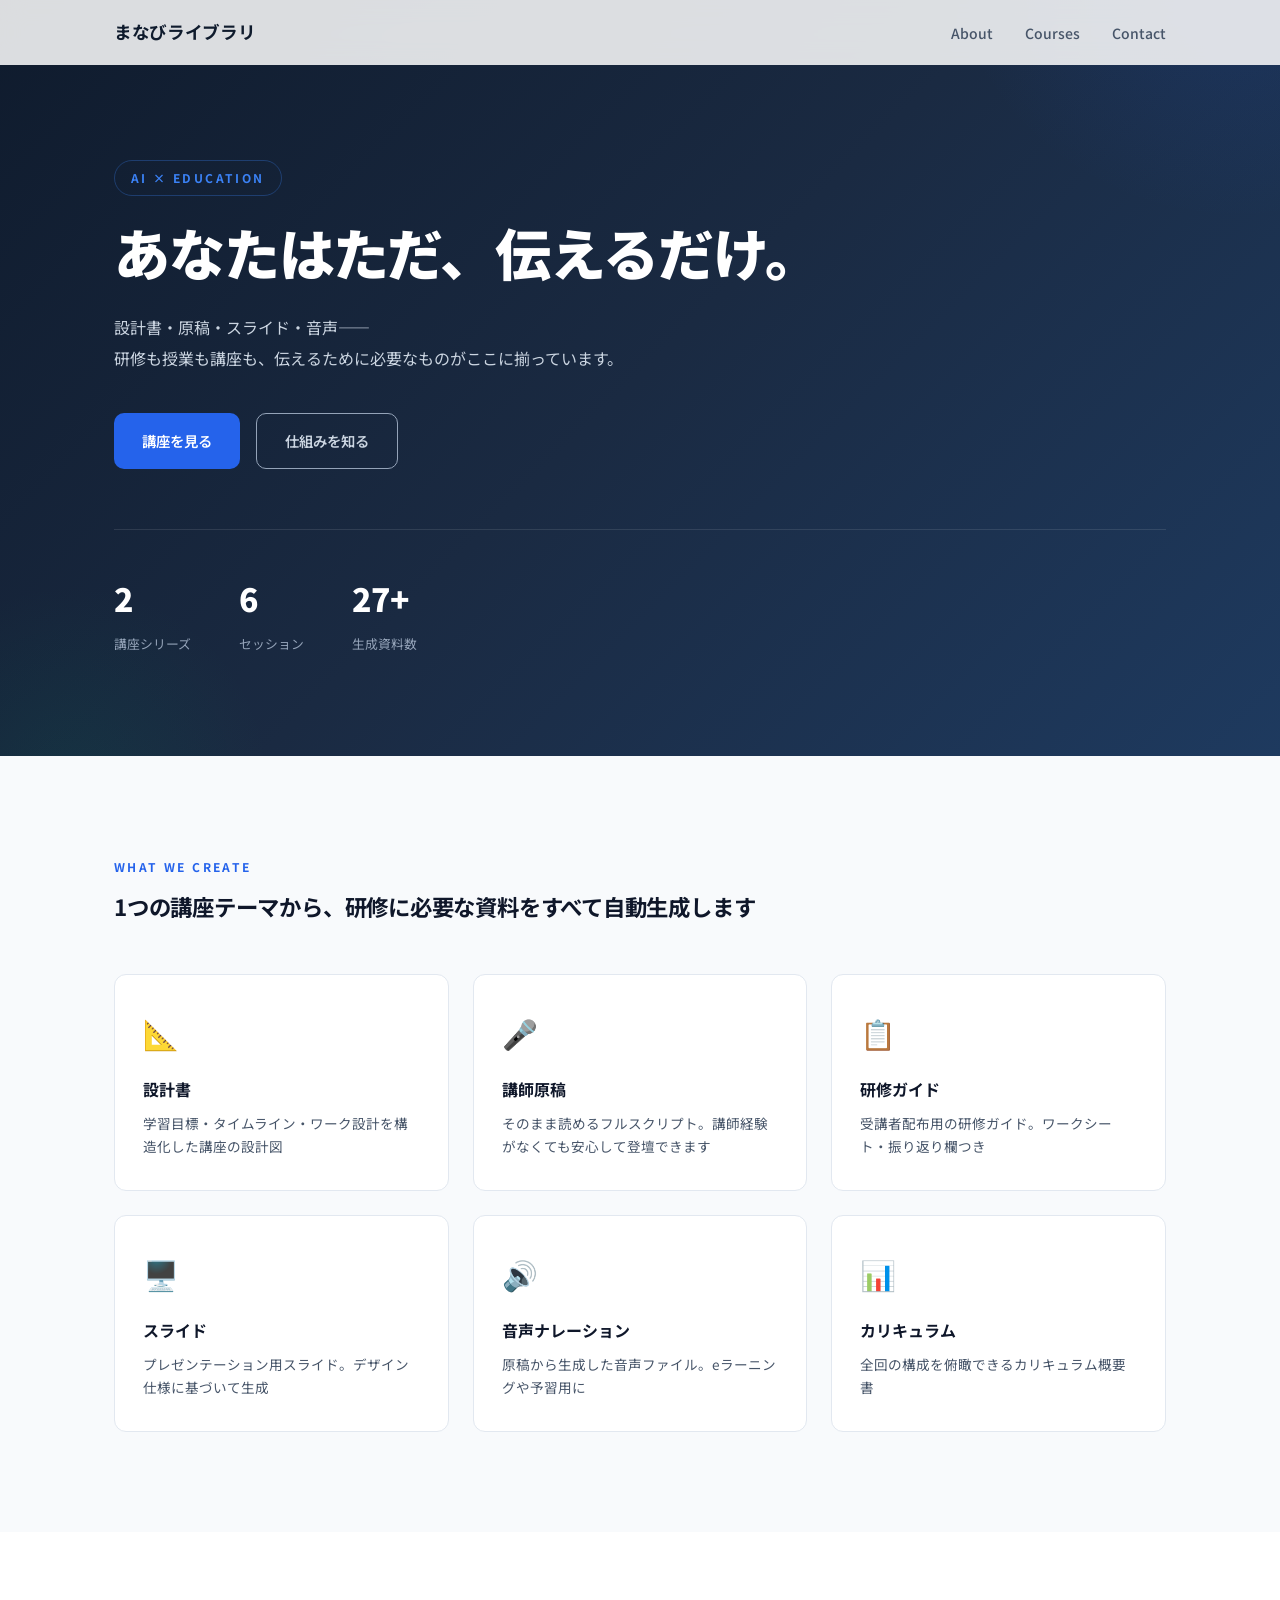
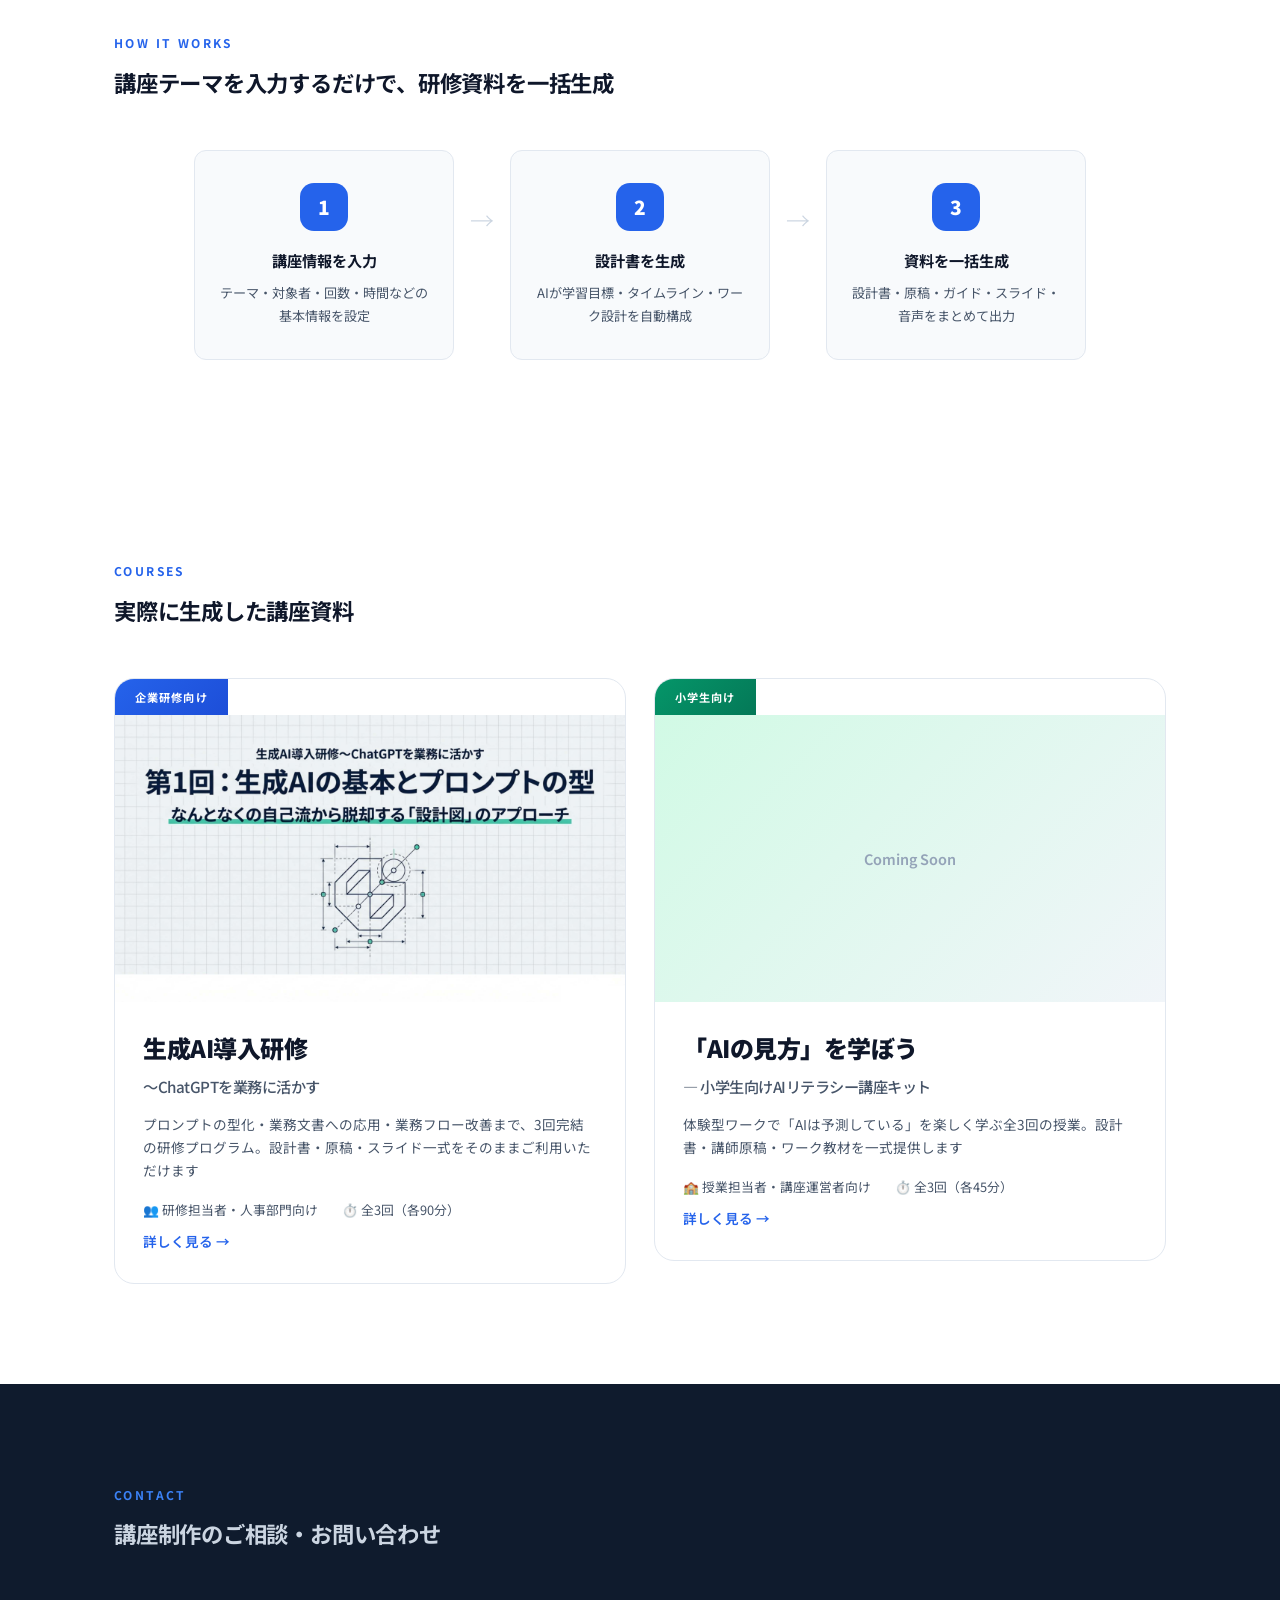
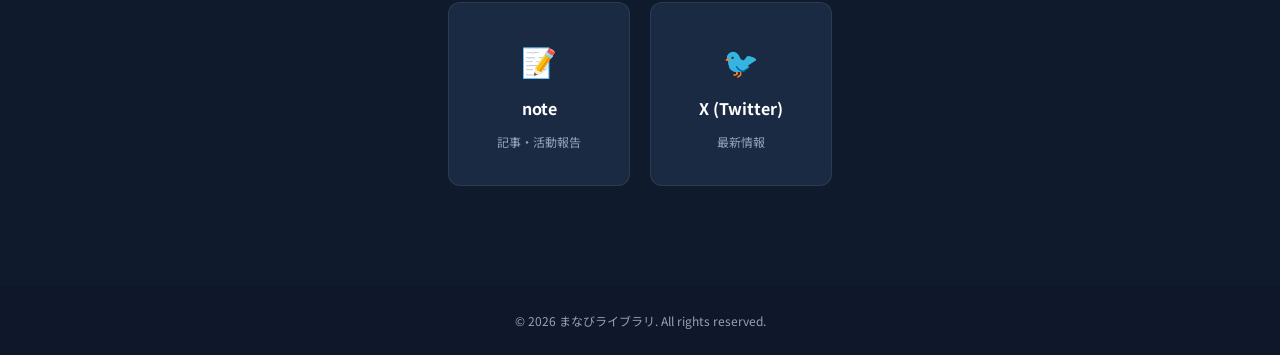
==== index.html @ e8b0f976 "用語統一：「設計仕様書」→「設計書」、「セッション」→「研修」に修正 - corporate.html: ナビ「セッション」→「研修内容」、ギャラリーキャプション「設計仕様書」→「設計書」 - ind" ====
<!DOCTYPE html>
<html lang="ja">
<head>
  <meta charset="UTF-8">
  <meta name="viewport" content="width=device-width, initial-scale=1.0">
  <title>まなびライブラリ | 講座資料の自動生成・公開</title>
  <meta name="description" content="研修担当者・授業担当者向け。講座の設計書・原稿・スライド・音声をAIで一貫生成。そのまま使える講座資料一式を提供します。">
  <link rel="stylesheet" href="css/style.css">
  <link rel="preconnect" href="https://fonts.googleapis.com">
  <link href="https://fonts.googleapis.com/css2?family=Noto+Sans+JP:wght@400;500;700;900&display=swap" rel="stylesheet">
</head>
<body>

  <!-- ========== HEADER ========== -->
  <header class="header">
    <div class="container">
      <nav class="nav">
        <div class="nav-logo"><a href="index.html">まなびライブラリ</a></div>
        <ul class="nav-links">
          <li><a href="#about">About</a></li>
          <li><a href="#courses">Courses</a></li>
          <li><a href="#contact">Contact</a></li>
        </ul>
        <button class="nav-toggle" aria-label="メニュー">
          <span></span><span></span><span></span>
        </button>
      </nav>
    </div>
  </header>

  <!-- ========== HERO ========== -->
  <section class="hero">
    <div class="container">
      <p class="hero-label">AI × Education</p>
      <h1 class="hero-title">あなたはただ、<br class="sp-only">伝えるだけ。</h1>
      <p class="hero-subtitle">設計書・原稿・スライド・音声——<br>研修も授業も講座も、伝えるために必要なものがここに揃っています。</p>
      <div class="hero-actions">
        <a href="#courses" class="btn btn-primary">講座を見る</a>
        <a href="#about" class="btn btn-outline">仕組みを知る</a>
      </div>
      <div class="hero-stats">
        <div class="stat">
          <span class="stat-number" id="stat-courses">-</span>
          <span class="stat-label">講座シリーズ</span>
        </div>
        <div class="stat">
          <span class="stat-number" id="stat-sessions">-</span>
          <span class="stat-label">セッション</span>
        </div>
        <div class="stat">
          <span class="stat-number" id="stat-files">-</span>
          <span class="stat-label">生成資料数</span>
        </div>
      </div>
    </div>
  </section>

  <!-- ========== ABOUT ========== -->
  <section id="about" class="about">
    <div class="container">
      <h2 class="section-title">What We Create</h2>
      <p class="section-subtitle">1つの講座テーマから、研修に必要な資料をすべて自動生成します</p>
      <div class="about-grid">
        <div class="about-card">
          <div class="about-icon">📐</div>
          <h3>設計書</h3>
          <p>学習目標・タイムライン・ワーク設計を構造化した講座の設計図</p>
        </div>
        <div class="about-card">
          <div class="about-icon">🎤</div>
          <h3>講師原稿</h3>
          <p>そのまま読めるフルスクリプト。講師経験がなくても安心して登壇できます</p>
        </div>
        <div class="about-card">
          <div class="about-icon">📋</div>
          <h3>研修ガイド</h3>
          <p>受講者配布用の研修ガイド。ワークシート・振り返り欄つき</p>
        </div>
        <div class="about-card">
          <div class="about-icon">🖥️</div>
          <h3>スライド</h3>
          <p>プレゼンテーション用スライド。デザイン仕様に基づいて生成</p>
        </div>
        <div class="about-card">
          <div class="about-icon">🔊</div>
          <h3>音声ナレーション</h3>
          <p>原稿から生成した音声ファイル。eラーニングや予習用に</p>
        </div>
        <div class="about-card">
          <div class="about-icon">📊</div>
          <h3>カリキュラム</h3>
          <p>全回の構成を俯瞰できるカリキュラム概要書</p>
        </div>
      </div>
    </div>
  </section>

  <!-- ========== PROCESS ========== -->
  <section class="process">
    <div class="container">
      <h2 class="section-title">How It Works</h2>
      <p class="section-subtitle">講座テーマを入力するだけで、研修資料を一括生成</p>
      <div class="process-steps">
        <div class="process-step">
          <div class="step-number">1</div>
          <h4>講座情報を入力</h4>
          <p>テーマ・対象者・回数・時間などの基本情報を設定</p>
        </div>
        <div class="process-arrow">→</div>
        <div class="process-step">
          <div class="step-number">2</div>
          <h4>設計書を生成</h4>
          <p>AIが学習目標・タイムライン・ワーク設計を自動構成</p>
        </div>
        <div class="process-arrow">→</div>
        <div class="process-step">
          <div class="step-number">3</div>
          <h4>資料を一括生成</h4>
          <p>設計書・原稿・ガイド・スライド・音声をまとめて出力</p>
        </div>
      </div>
    </div>
  </section>

  <!-- ========== COURSES ========== -->
  <section id="courses" class="courses">
    <div class="container">
      <h2 class="section-title">Courses</h2>
      <p class="section-subtitle">実際に生成した講座資料</p>

      <div class="course-grid">

        <!-- Course 1: 企業研修 -->
        <a href="courses/corporate.html" class="course-card-link">
          <div class="course-card course-corporate" data-sessions="3" data-files="15">
            <div class="course-badge">企業研修向け</div>
            <div class="course-thumbnail">
              <img src="images/slide_preview_corporate.png" alt="生成AI導入研修 スライド見本" loading="lazy">
            </div>
            <div class="course-card-body">
              <h3 class="course-title">生成AI導入研修<span class="course-title-sub">〜ChatGPTを業務に活かす</span></h3>
              <p class="course-description-short">
                プロンプトの型化・業務文書への応用・業務フロー改善まで、3回完結の研修プログラム。設計書・原稿・スライド一式をそのままご利用いただけます
              </p>
              <div class="course-meta">
                <span class="meta-item">👥 研修担当者・人事部門向け</span>
                <span class="meta-item">⏱️ 全3回（各90分）</span>
              </div>
              <span class="course-cta">詳しく見る →</span>
            </div>
          </div>
        </a>

        <!-- Course 2: 小学生向け -->
        <a href="courses/kids.html" class="course-card-link">
          <div class="course-card course-kids" data-sessions="3" data-files="12">
            <div class="course-badge">小学生向け</div>
            <div class="course-thumbnail">
              <div class="course-thumbnail-placeholder">
                <span>Coming Soon</span>
              </div>
            </div>
            <div class="course-card-body">
              <h3 class="course-title">「AIの見方」を学ぼう<span class="course-title-sub">— 小学生向けAIリテラシー講座キット</span></h3>
              <p class="course-description-short">
                体験型ワークで「AIは予測している」を楽しく学ぶ全3回の授業。設計書・講師原稿・ワーク教材を一式提供します
              </p>
              <div class="course-meta">
                <span class="meta-item">🏫 授業担当者・講座運営者向け</span>
                <span class="meta-item">⏱️ 全3回（各45分）</span>
              </div>
              <span class="course-cta">詳しく見る →</span>
            </div>
          </div>
        </a>

      </div>
    </div>
  </section>

  <!-- ========== CONTACT ========== -->
  <section id="contact" class="contact">
    <div class="container">
      <h2 class="section-title">Contact</h2>
      <p class="section-subtitle">講座制作のご相談・お問い合わせ</p>
      <div class="contact-links">
        <a href="#" class="contact-card">
          <span class="contact-icon">📝</span>
          <span class="contact-name">note</span>
          <span class="contact-desc">記事・活動報告</span>
        </a>
        <a href="#" class="contact-card">
          <span class="contact-icon">🐦</span>
          <span class="contact-name">X (Twitter)</span>
          <span class="contact-desc">最新情報</span>
        </a>
      </div>
    </div>
  </section>

  <!-- ========== FOOTER ========== -->
  <footer class="footer">
    <div class="container">
      <p>&copy; 2026 まなびライブラリ. All rights reserved.</p>
    </div>
  </footer>

  <script>
    // Mobile nav toggle
    const toggle = document.querySelector('.nav-toggle');
    const navLinks = document.querySelector('.nav-links');
    toggle.addEventListener('click', () => {
      navLinks.classList.toggle('open');
      toggle.classList.toggle('open');
    });

    // Smooth scroll
    document.querySelectorAll('a[href^="#"]').forEach(a => {
      a.addEventListener('click', e => {
        e.preventDefault();
        const target = document.querySelector(a.getAttribute('href'));
        if (target) {
          target.scrollIntoView({ behavior: 'smooth', block: 'start' });
          navLinks.classList.remove('open');
          toggle.classList.remove('open');
        }
      });
    });

    // Header scroll effect
    const header = document.querySelector('.header');
    window.addEventListener('scroll', () => {
      header.classList.toggle('scrolled', window.scrollY > 50);
    });

    // Auto-count stats from data attributes
    const cards = document.querySelectorAll('.course-card');
    let totalSessions = 0, totalFiles = 0;
    cards.forEach(c => {
      totalSessions += parseInt(c.dataset.sessions || 0);
      totalFiles += parseInt(c.dataset.files || 0);
    });
    document.getElementById('stat-courses').textContent = cards.length;
    document.getElementById('stat-sessions').textContent = totalSessions;
    document.getElementById('stat-files').textContent = totalFiles + '+';

    // Scroll reveal
    const observer = new IntersectionObserver(entries => {
      entries.forEach(entry => {
        if (entry.isIntersecting) entry.target.classList.add('visible');
      });
    }, { threshold: 0.1 });
    document.querySelectorAll('.course-card, .about-card, .process-step').forEach(el => {
      el.classList.add('reveal');
      observer.observe(el);
    });
  </script>

</body>
</html>
---- css/style.css ----
/* ========== RESET & BASE ========== */
*, *::before, *::after {
  margin: 0;
  padding: 0;
  box-sizing: border-box;
}

:root {
  --navy: #0f1b2d;
  --navy-light: #1a2a42;
  --blue: #2563eb;
  --blue-light: #3b82f6;
  --blue-pale: #dbeafe;
  --green: #059669;
  --green-light: #34d399;
  --green-pale: #d1fae5;
  --orange: #f59e0b;
  --orange-pale: #fef3c7;
  --gray-50: #f8fafc;
  --gray-100: #f1f5f9;
  --gray-200: #e2e8f0;
  --gray-300: #cbd5e1;
  --gray-400: #94a3b8;
  --gray-600: #475569;
  --gray-700: #334155;
  --gray-800: #1e293b;
  --gray-900: #0f172a;
  --white: #ffffff;
  --radius: 12px;
  --radius-lg: 20px;
  --shadow: 0 1px 3px rgba(0,0,0,0.08), 0 4px 12px rgba(0,0,0,0.04);
  --shadow-lg: 0 4px 6px rgba(0,0,0,0.05), 0 10px 40px rgba(0,0,0,0.08);
  --shadow-xl: 0 8px 30px rgba(0,0,0,0.12);
  --transition: 0.3s cubic-bezier(0.4, 0, 0.2, 1);
}

html {
  scroll-behavior: smooth;
  scroll-padding-top: 80px;
}

body {
  font-family: 'Noto Sans JP', -apple-system, BlinkMacSystemFont, sans-serif;
  color: var(--gray-800);
  line-height: 1.8;
  background: var(--white);
  -webkit-font-smoothing: antialiased;
}

.container {
  max-width: 1100px;
  margin: 0 auto;
  padding: 0 24px;
}

img {
  max-width: 100%;
  height: auto;
  display: block;
}

a {
  text-decoration: none;
  color: inherit;
}

/* ========== HEADER ========== */
.header {
  position: fixed;
  top: 0;
  left: 0;
  right: 0;
  z-index: 100;
  background: rgba(255,255,255,0.85);
  backdrop-filter: blur(12px);
  -webkit-backdrop-filter: blur(12px);
  border-bottom: 1px solid transparent;
  transition: var(--transition);
}

.header.scrolled {
  border-bottom-color: var(--gray-200);
  box-shadow: 0 1px 8px rgba(0,0,0,0.04);
}

.nav {
  display: flex;
  align-items: center;
  justify-content: space-between;
  height: 64px;
}

.nav-logo {
  font-weight: 700;
  font-size: 1.1rem;
  color: var(--navy);
  letter-spacing: -0.02em;
}

.nav-links {
  display: flex;
  list-style: none;
  gap: 32px;
}

.nav-links a {
  font-size: 0.875rem;
  font-weight: 500;
  color: var(--gray-600);
  transition: color var(--transition);
}

.nav-links a:hover {
  color: var(--blue);
}

.nav-toggle {
  display: none;
  flex-direction: column;
  gap: 5px;
  background: none;
  border: none;
  cursor: pointer;
  padding: 4px;
}

.nav-toggle span {
  display: block;
  width: 22px;
  height: 2px;
  background: var(--gray-700);
  border-radius: 2px;
  transition: var(--transition);
}

.nav-toggle.open span:nth-child(1) {
  transform: rotate(45deg) translate(5px, 5px);
}
.nav-toggle.open span:nth-child(2) {
  opacity: 0;
}
.nav-toggle.open span:nth-child(3) {
  transform: rotate(-45deg) translate(5px, -5px);
}

/* ========== HERO ========== */
.hero {
  padding: 160px 0 100px;
  background: linear-gradient(135deg, var(--navy) 0%, var(--navy-light) 50%, #1e3a5f 100%);
  color: var(--white);
  position: relative;
  overflow: hidden;
}

.hero::before {
  content: '';
  position: absolute;
  top: -50%;
  right: -20%;
  width: 600px;
  height: 600px;
  background: radial-gradient(circle, rgba(37,99,235,0.15) 0%, transparent 70%);
  border-radius: 50%;
}

.hero::after {
  content: '';
  position: absolute;
  bottom: -30%;
  left: -10%;
  width: 400px;
  height: 400px;
  background: radial-gradient(circle, rgba(5,150,105,0.1) 0%, transparent 70%);
  border-radius: 50%;
}

.hero .container {
  position: relative;
  z-index: 1;
}

.hero-label {
  display: inline-block;
  font-size: 0.75rem;
  font-weight: 700;
  letter-spacing: 0.2em;
  text-transform: uppercase;
  color: var(--blue-light);
  margin-bottom: 20px;
  padding: 6px 16px;
  border: 1px solid rgba(59,130,246,0.3);
  border-radius: 100px;
}

.hero-title {
  font-size: clamp(2rem, 5vw, 3.5rem);
  font-weight: 900;
  line-height: 1.3;
  letter-spacing: -0.02em;
  margin-bottom: 24px;
}

.hero-subtitle {
  font-size: 1rem;
  line-height: 1.9;
  color: var(--gray-300);
  max-width: 560px;
  margin-bottom: 40px;
}

.hero-actions {
  display: flex;
  gap: 16px;
  margin-bottom: 60px;
}

.btn {
  display: inline-flex;
  align-items: center;
  padding: 14px 28px;
  font-size: 0.9rem;
  font-weight: 600;
  border-radius: 10px;
  transition: var(--transition);
  cursor: pointer;
  border: none;
}

.btn-primary {
  background: var(--blue);
  color: var(--white);
}

.btn-primary:hover {
  background: var(--blue-light);
  transform: translateY(-2px);
  box-shadow: 0 4px 20px rgba(37,99,235,0.4);
}

.btn-outline {
  background: transparent;
  color: var(--gray-300);
  border: 1px solid var(--gray-400);
}

.btn-outline:hover {
  border-color: var(--white);
  color: var(--white);
}

.hero-stats {
  display: flex;
  gap: 48px;
  padding-top: 40px;
  border-top: 1px solid rgba(255,255,255,0.1);
}

.stat-number {
  display: block;
  font-size: 2rem;
  font-weight: 900;
  color: var(--white);
}

.stat-label {
  font-size: 0.8rem;
  color: var(--gray-400);
}

/* ========== SECTION COMMON ========== */
.section-title {
  font-size: 0.75rem;
  font-weight: 700;
  letter-spacing: 0.2em;
  text-transform: uppercase;
  color: var(--blue);
  margin-bottom: 8px;
}

.section-subtitle {
  font-size: 1.4rem;
  font-weight: 700;
  color: var(--gray-900);
  margin-bottom: 48px;
  letter-spacing: -0.01em;
}

/* ========== ABOUT ========== */
.about {
  padding: 100px 0;
  background: var(--gray-50);
}

.about-grid {
  display: grid;
  grid-template-columns: repeat(3, 1fr);
  gap: 24px;
}

.about-card {
  background: var(--white);
  padding: 32px 28px;
  border-radius: var(--radius);
  border: 1px solid var(--gray-200);
  transition: var(--transition);
}

.about-card:hover {
  transform: translateY(-4px);
  box-shadow: var(--shadow-lg);
  border-color: var(--blue-pale);
}

.about-icon {
  font-size: 1.8rem;
  margin-bottom: 16px;
}

.about-card h3 {
  font-size: 1rem;
  font-weight: 700;
  margin-bottom: 8px;
  color: var(--gray-900);
}

.about-card p {
  font-size: 0.85rem;
  color: var(--gray-600);
  line-height: 1.7;
}

/* ========== COURSES ========== */
.courses {
  padding: 100px 0;
}

.course-grid {
  display: grid;
  grid-template-columns: repeat(2, 1fr);
  gap: 28px;
}

.course-card-link {
  text-decoration: none;
  color: inherit;
}

.course-card {
  background: var(--white);
  border-radius: var(--radius-lg);
  border: 1px solid var(--gray-200);
  overflow: hidden;
  margin-bottom: 0;
  transition: var(--transition);
}

.course-card:hover {
  box-shadow: var(--shadow-xl);
  transform: translateY(-4px);
}

/* Course card thumbnail */
.course-thumbnail {
  width: 100%;
  aspect-ratio: 16/9;
  overflow: hidden;
  background: var(--gray-100);
}

.course-thumbnail img {
  width: 100%;
  height: 100%;
  object-fit: cover;
}

.course-thumbnail-placeholder {
  width: 100%;
  height: 100%;
  display: flex;
  align-items: center;
  justify-content: center;
  background: linear-gradient(135deg, var(--green-pale) 0%, var(--gray-100) 100%);
  color: var(--gray-400);
  font-size: 0.9rem;
  font-weight: 600;
}

.course-card-body {
  padding: 24px 28px 28px;
}

.course-description-short {
  font-size: 0.85rem;
  color: var(--gray-600);
  line-height: 1.7;
  margin-bottom: 16px;
}

.course-cta {
  display: inline-block;
  font-size: 0.85rem;
  font-weight: 600;
  color: var(--blue);
  margin-top: 8px;
  transition: var(--transition);
}

.course-card:hover .course-cta {
  transform: translateX(4px);
}

.course-badge {
  display: inline-block;
  font-size: 0.7rem;
  font-weight: 700;
  letter-spacing: 0.1em;
  padding: 8px 20px;
  color: var(--white);
}

.course-corporate .course-badge {
  background: linear-gradient(135deg, var(--blue) 0%, #1d4ed8 100%);
}

.course-kids .course-badge {
  background: linear-gradient(135deg, var(--green) 0%, #047857 100%);
}

.course-header {
  padding: 32px 40px 24px;
}

.course-title {
  font-size: 1.5rem;
  font-weight: 900;
  color: var(--gray-900);
  margin-bottom: 12px;
  letter-spacing: -0.02em;
}

.course-title-sub {
  display: block;
  font-size: 0.95rem;
  font-weight: 500;
  color: var(--gray-600);
  margin-top: 4px;
}

.course-description {
  font-size: 0.9rem;
  color: var(--gray-600);
  line-height: 1.8;
  margin-bottom: 16px;
  max-width: 700px;
}

.course-meta {
  display: flex;
  gap: 24px;
  flex-wrap: wrap;
}

.meta-item {
  font-size: 0.8rem;
  color: var(--gray-600);
}

/* Course preview image */
.course-preview {
  padding: 0 40px 24px;
  text-align: center;
}

.course-preview img {
  width: 100%;
  max-width: 640px;
  border-radius: var(--radius);
  border: 1px solid var(--gray-200);
  box-shadow: var(--shadow);
  margin: 0 auto;
}

.preview-caption {
  display: block;
  font-size: 0.75rem;
  color: var(--gray-400);
  margin-top: 8px;
}

/* Sessions */
.session-list {
  padding: 0 40px;
}

.session {
  display: flex;
  gap: 24px;
  padding: 24px 0;
  border-top: 1px solid var(--gray-100);
}

.session-number {
  font-size: 1.8rem;
  font-weight: 900;
  color: var(--gray-200);
  min-width: 48px;
  line-height: 1;
  padding-top: 4px;
}

.course-corporate .session-number {
  color: var(--blue-pale);
}

.course-kids .session-number {
  color: var(--green-pale);
}

.session-content h4 {
  font-size: 1rem;
  font-weight: 700;
  color: var(--gray-900);
  margin-bottom: 6px;
}

.session-content p {
  font-size: 0.85rem;
  color: var(--gray-600);
  margin-bottom: 12px;
}

.session-files {
  display: flex;
  gap: 8px;
  flex-wrap: wrap;
}

.file-tag {
  font-size: 0.7rem;
  font-weight: 600;
  padding: 4px 10px;
  border-radius: 6px;
  background: var(--gray-100);
  color: var(--gray-600);
}

.course-corporate .file-tag {
  background: var(--blue-pale);
  color: var(--blue);
}

.course-kids .file-tag {
  background: var(--green-pale);
  color: var(--green);
}

/* Downloads */
.course-downloads {
  padding: 28px 40px 36px;
  background: var(--gray-50);
  border-top: 1px solid var(--gray-100);
}

.downloads-title {
  font-size: 0.9rem;
  font-weight: 700;
  color: var(--gray-800);
  margin-bottom: 16px;
}

.download-grid {
  display: grid;
  grid-template-columns: repeat(auto-fill, minmax(200px, 1fr));
  gap: 12px;
}

.download-item {
  display: flex;
  align-items: center;
  gap: 10px;
  padding: 12px 16px;
  background: var(--white);
  border: 1px solid var(--gray-200);
  border-radius: 10px;
  transition: var(--transition);
  cursor: pointer;
}

.download-item:hover {
  border-color: var(--blue);
  box-shadow: 0 2px 8px rgba(37,99,235,0.1);
  transform: translateY(-1px);
}

.download-icon {
  font-size: 1.2rem;
}

.download-name {
  font-size: 0.78rem;
  font-weight: 600;
  color: var(--gray-800);
  flex: 1;
}

.download-format {
  font-size: 0.65rem;
  font-weight: 700;
  color: var(--blue);
  background: var(--blue-pale);
  padding: 2px 8px;
  border-radius: 4px;
}

/* ========== GALLERY ========== */
.gallery {
  padding: 100px 0;
  background: var(--gray-50);
}

.gallery-grid {
  display: grid;
  grid-template-columns: repeat(2, 1fr);
  gap: 20px;
}

.gallery-item {
  border-radius: var(--radius);
  overflow: hidden;
  background: var(--white);
  border: 1px solid var(--gray-200);
  transition: var(--transition);
  cursor: pointer;
}

.gallery-item:hover {
  box-shadow: var(--shadow-lg);
  transform: translateY(-4px);
}

.gallery-item img {
  width: 100%;
  aspect-ratio: 16/10;
  object-fit: cover;
  object-position: top left;
}

.gallery-item-wide {
  grid-column: span 1;
}

.gallery-caption {
  padding: 12px 16px;
  font-size: 0.8rem;
  font-weight: 600;
  color: var(--gray-700);
}

/* ========== PROCESS ========== */
.process {
  padding: 100px 0;
}

.process-steps {
  display: flex;
  align-items: flex-start;
  justify-content: center;
  gap: 16px;
}

.process-step {
  text-align: center;
  max-width: 260px;
  padding: 32px 24px;
  background: var(--gray-50);
  border-radius: var(--radius);
  border: 1px solid var(--gray-200);
}

.step-number {
  display: inline-flex;
  align-items: center;
  justify-content: center;
  width: 48px;
  height: 48px;
  font-size: 1.2rem;
  font-weight: 900;
  color: var(--white);
  background: var(--blue);
  border-radius: 14px;
  margin-bottom: 16px;
}

.process-step h4 {
  font-size: 0.95rem;
  font-weight: 700;
  color: var(--gray-900);
  margin-bottom: 8px;
}

.process-step p {
  font-size: 0.82rem;
  color: var(--gray-600);
  line-height: 1.7;
}

.process-arrow {
  font-size: 1.5rem;
  color: var(--gray-300);
  padding-top: 48px;
  font-weight: 300;
}

/* ========== CONTACT ========== */
.contact {
  padding: 100px 0;
  background: var(--navy);
  color: var(--white);
}

.contact .section-title {
  color: var(--blue-light);
}

.contact .section-subtitle {
  color: var(--gray-300);
}

.contact-links {
  display: flex;
  gap: 20px;
  justify-content: center;
}

.contact-card {
  display: flex;
  flex-direction: column;
  align-items: center;
  gap: 8px;
  padding: 32px 48px;
  background: var(--navy-light);
  border: 1px solid rgba(255,255,255,0.08);
  border-radius: var(--radius);
  transition: var(--transition);
  text-align: center;
}

.contact-card:hover {
  background: rgba(255,255,255,0.06);
  transform: translateY(-4px);
  border-color: rgba(255,255,255,0.15);
}

.contact-icon {
  font-size: 1.8rem;
}

.contact-name {
  font-size: 1rem;
  font-weight: 700;
}

.contact-desc {
  font-size: 0.75rem;
  color: var(--gray-400);
}

/* ========== FOOTER ========== */
.footer {
  padding: 24px 0;
  background: var(--gray-900);
  text-align: center;
}

.footer p {
  font-size: 0.75rem;
  color: var(--gray-400);
}

/* ========== LIGHTBOX ========== */
.lightbox {
  position: fixed;
  inset: 0;
  z-index: 200;
  background: rgba(0,0,0,0.9);
  display: flex;
  align-items: center;
  justify-content: center;
  opacity: 0;
  pointer-events: none;
  transition: opacity 0.3s;
}

.lightbox.active {
  opacity: 1;
  pointer-events: auto;
}

.lightbox-img {
  max-width: 90vw;
  max-height: 90vh;
  border-radius: 8px;
  box-shadow: 0 0 60px rgba(0,0,0,0.5);
}

.lightbox-close {
  position: absolute;
  top: 20px;
  right: 28px;
  font-size: 2rem;
  color: var(--white);
  background: none;
  border: none;
  cursor: pointer;
  opacity: 0.7;
  transition: opacity 0.2s;
}

.lightbox-close:hover {
  opacity: 1;
}

/* ========== SCROLL REVEAL ========== */
.reveal {
  opacity: 0;
  transform: translateY(24px);
  transition: opacity 0.6s ease, transform 0.6s ease;
}

.reveal.visible {
  opacity: 1;
  transform: translateY(0);
}

/* ========== COURSE DETAIL PAGES ========== */
.course-hero {
  padding: 140px 0 80px;
  color: var(--white);
  position: relative;
}

.course-hero-corporate {
  background: linear-gradient(135deg, var(--navy) 0%, #1e3a5f 100%);
}

.course-hero-kids {
  background: linear-gradient(135deg, #064e3b 0%, #065f46 50%, #047857 100%);
}

.course-hero-badge {
  display: inline-block;
  font-size: 0.7rem;
  font-weight: 700;
  letter-spacing: 0.1em;
  padding: 6px 16px;
  border-radius: 100px;
  margin-bottom: 20px;
}

.course-hero-corporate .course-hero-badge {
  background: var(--blue);
}

.course-hero-kids .course-hero-badge {
  background: var(--green);
}

.course-hero-title {
  font-size: clamp(1.8rem, 4vw, 2.8rem);
  font-weight: 900;
  line-height: 1.2;
  letter-spacing: -0.02em;
  margin-bottom: 4px;
}

.course-hero-sub {
  font-size: 1.1rem;
  color: var(--gray-300);
  margin-bottom: 24px;
}

.course-hero-description {
  font-size: 0.95rem;
  line-height: 1.9;
  color: var(--gray-300);
  max-width: 640px;
  margin-bottom: 24px;
}

.course-hero-meta {
  display: flex;
  gap: 24px;
  flex-wrap: wrap;
}

.course-hero-meta .meta-item {
  color: var(--gray-300);
}

/* Session detail */
.detail-sessions {
  padding: 100px 0;
}

.session-detail {
  padding: 32px;
  margin-bottom: 20px;
  background: var(--white);
  border: 1px solid var(--gray-200);
  border-radius: var(--radius);
  transition: var(--transition);
}

.session-detail:hover {
  box-shadow: var(--shadow-lg);
}

.session-detail-header {
  display: flex;
  align-items: center;
  gap: 20px;
  margin-bottom: 16px;
}

.session-detail-number {
  font-size: 2.5rem;
  font-weight: 900;
  color: var(--blue-pale);
  line-height: 1;
  min-width: 64px;
}

.session-detail-number-kids {
  color: var(--green-pale);
}

.session-detail-header h3 {
  font-size: 1.15rem;
  font-weight: 700;
  color: var(--gray-900);
}

.session-detail-time {
  font-size: 0.8rem;
  color: var(--gray-400);
}

.session-detail-desc {
  font-size: 0.9rem;
  color: var(--gray-600);
  line-height: 1.8;
  margin-bottom: 16px;
}

.session-detail-files {
  display: flex;
  gap: 8px;
  flex-wrap: wrap;
}

.file-tag-kids {
  background: var(--green-pale) !important;
  color: var(--green) !important;
}

/* Downloads section (detail page) */
.downloads-section {
  padding: 80px 0;
  background: var(--gray-50);
}

.download-grid-wide {
  max-width: 800px;
}

.downloads-notice {
  font-size: 0.9rem;
  color: var(--gray-400);
  text-align: center;
  padding: 40px 0;
}

/* Back section */
.back-section {
  padding: 60px 0;
  text-align: center;
}

.btn-outline-dark {
  display: inline-flex;
  align-items: center;
  padding: 12px 24px;
  font-size: 0.85rem;
  font-weight: 600;
  color: var(--gray-600);
  border: 1px solid var(--gray-300);
  border-radius: 10px;
  transition: var(--transition);
}

.btn-outline-dark:hover {
  border-color: var(--gray-800);
  color: var(--gray-800);
}

.nav-logo a {
  text-decoration: none;
  color: inherit;
}

/* ========== RESPONSIVE ========== */
.sp-only {
  display: none;
}

@media (max-width: 768px) {
  .sp-only {
    display: inline;
  }

  .nav-toggle {
    display: flex;
  }

  .nav-links {
    position: fixed;
    top: 64px;
    left: 0;
    right: 0;
    background: var(--white);
    flex-direction: column;
    padding: 24px;
    gap: 20px;
    border-bottom: 1px solid var(--gray-200);
    transform: translateY(-100%);
    opacity: 0;
    pointer-events: none;
    transition: var(--transition);
  }

  .nav-links.open {
    transform: translateY(0);
    opacity: 1;
    pointer-events: auto;
  }

  .hero {
    padding: 120px 0 64px;
  }

  .hero-title {
    font-size: 1.8rem;
  }

  .hero-actions {
    flex-direction: column;
    margin-bottom: 40px;
  }

  .btn {
    text-align: center;
    justify-content: center;
  }

  .hero-stats {
    gap: 32px;
  }

  .about-grid {
    grid-template-columns: 1fr 1fr;
  }

  .course-grid {
    grid-template-columns: 1fr;
  }

  .course-header {
    padding: 24px 20px 16px;
  }

  .course-hero-meta {
    flex-direction: column;
    gap: 8px;
  }

  .session-detail {
    padding: 20px;
  }

  .session-detail-number {
    font-size: 2rem;
    min-width: 48px;
  }

  .session-list {
    padding: 0 20px;
  }

  .session {
    gap: 16px;
  }

  .course-downloads {
    padding: 20px;
  }

  .download-grid {
    grid-template-columns: 1fr;
  }

  .gallery-grid {
    grid-template-columns: 1fr;
  }

  .gallery-item-wide {
    grid-column: span 1;
  }

  .process-steps {
    flex-direction: column;
    align-items: center;
  }

  .process-arrow {
    transform: rotate(90deg);
    padding: 0;
  }

  .contact-links {
    flex-direction: column;
  }

  .contact-card {
    padding: 24px;
  }

  .course-meta {
    flex-direction: column;
    gap: 8px;
  }

  .section-subtitle {
    font-size: 1.15rem;
  }
}

@media (max-width: 480px) {
  .about-grid {
    grid-template-columns: 1fr;
  }

  .hero-stats {
    flex-direction: column;
    gap: 16px;
  }
}
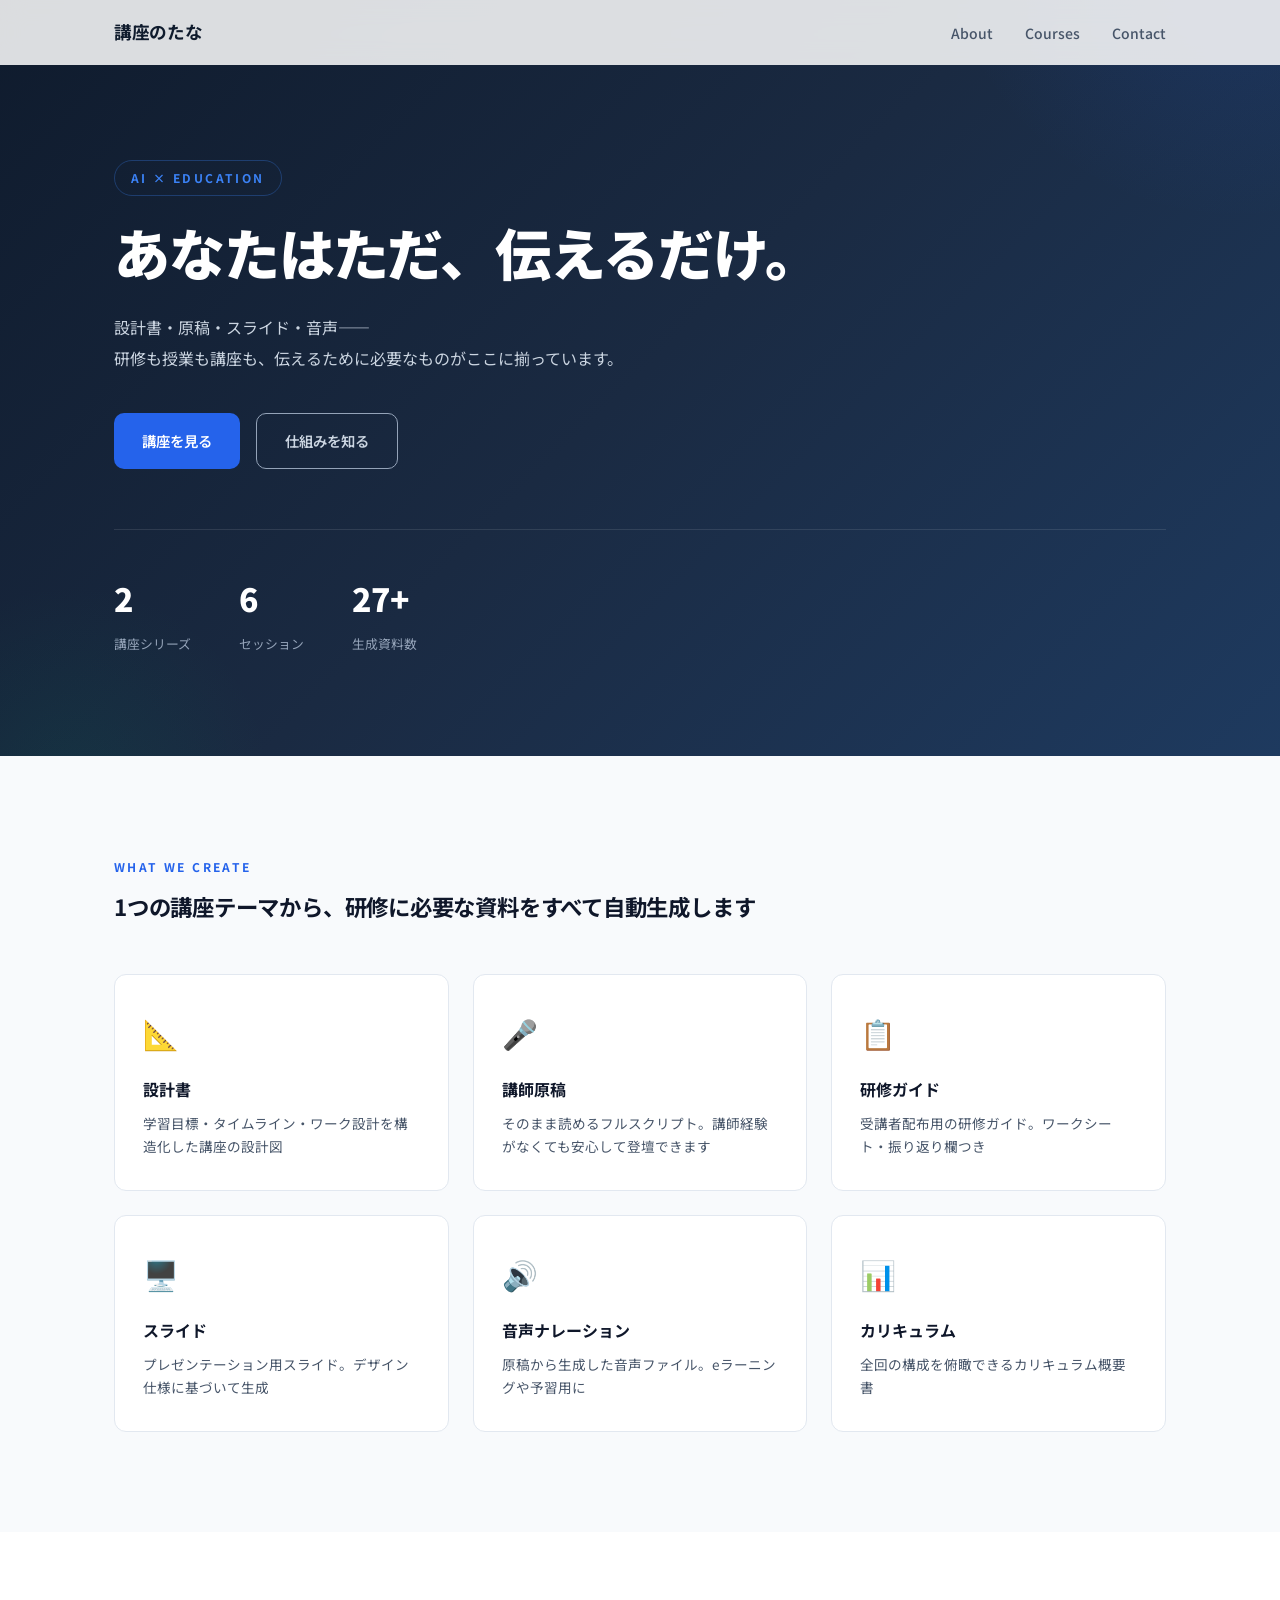
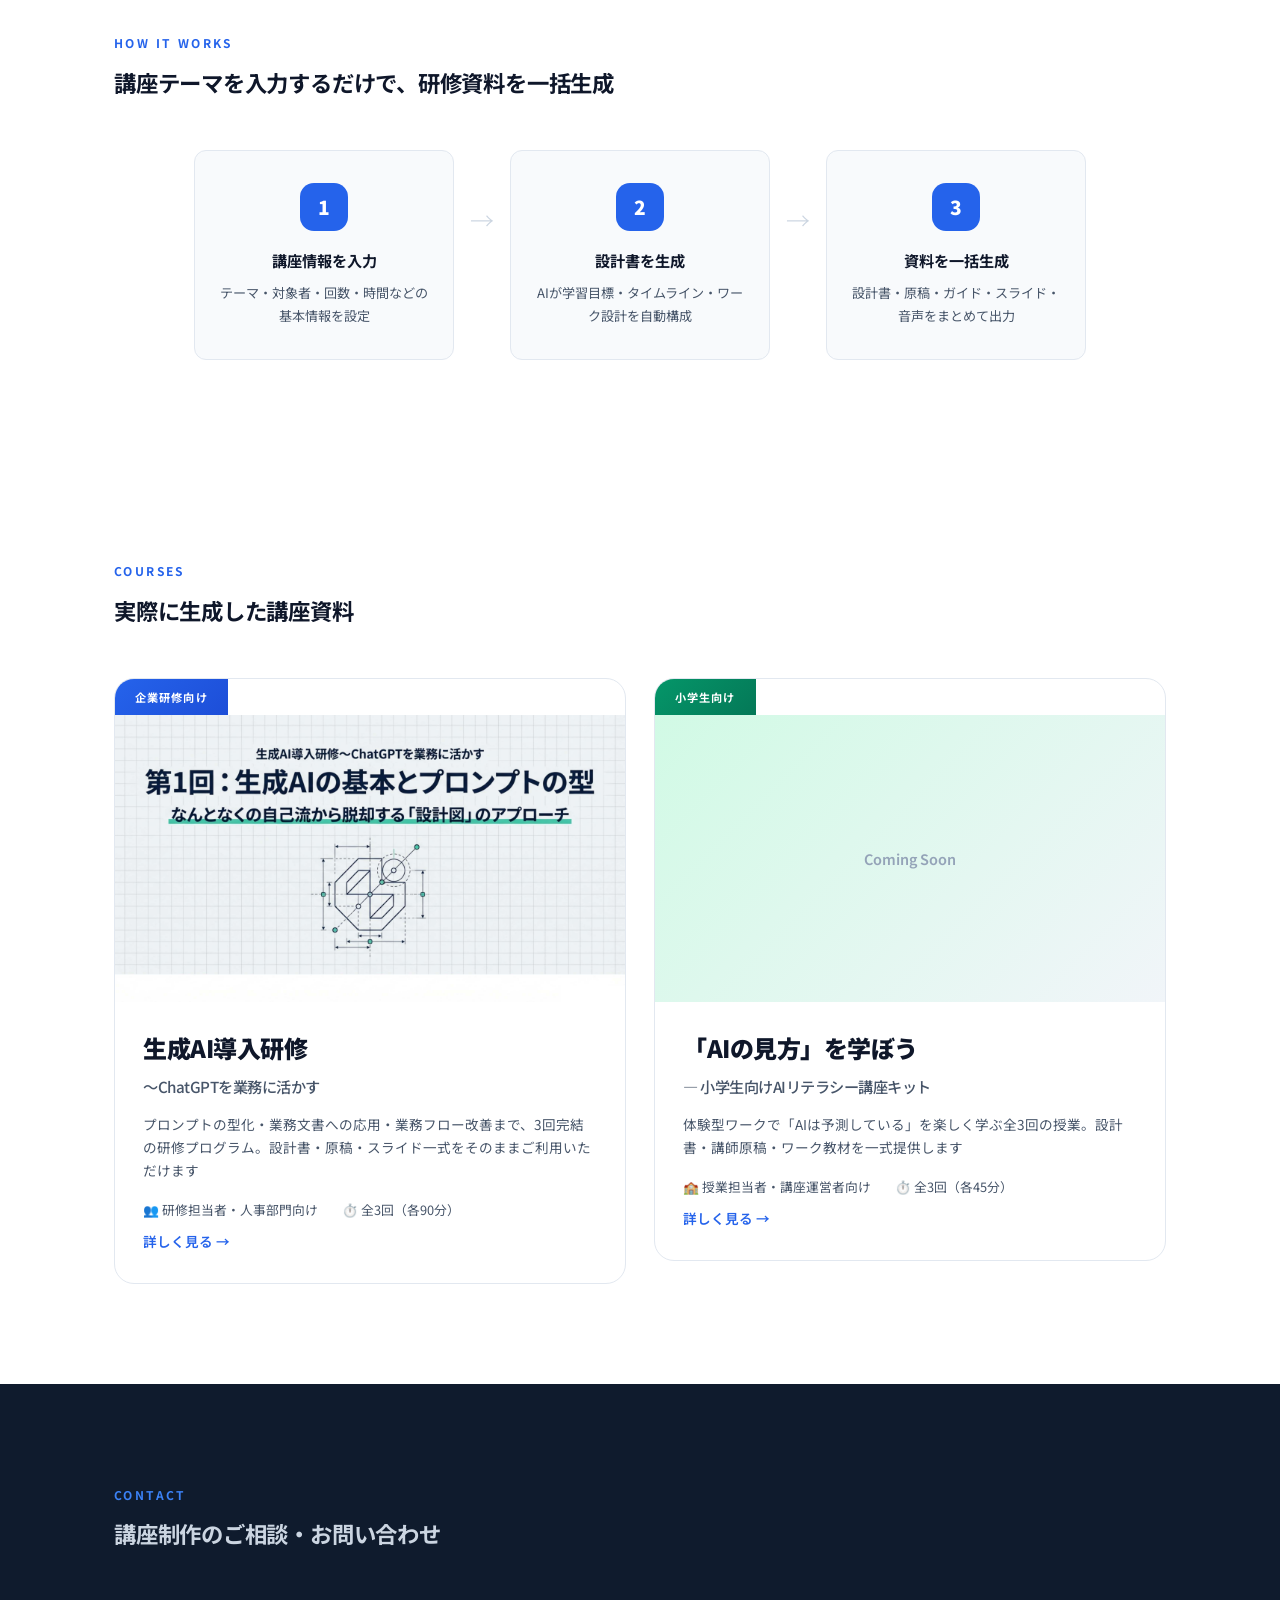
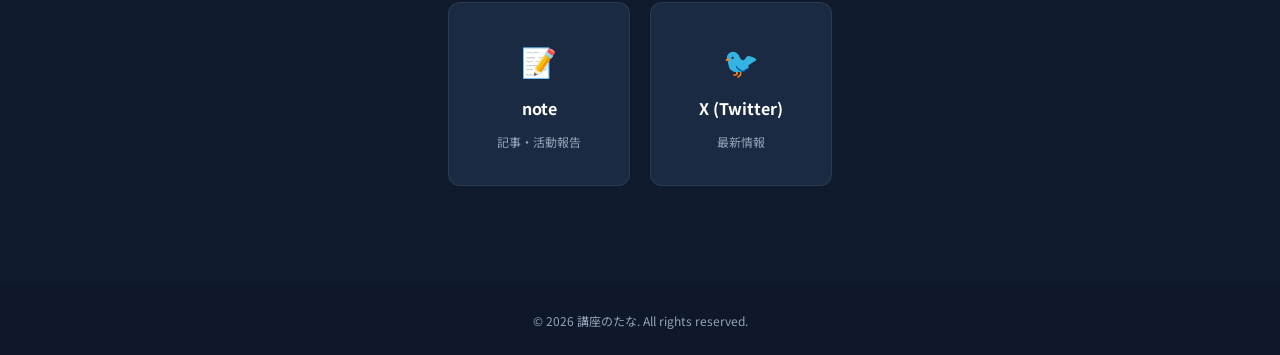
==== commit d9b17886: "rename: サービス名を「まなびライブラリ」→「講座のたな」に変更 Co-Authored-By: Claude Sonnet 4.6 <noreply@anthropic.com>" ====
--- a/index.html
+++ b/index.html
@@ -3,7 +3,7 @@
 <head>
   <meta charset="UTF-8">
   <meta name="viewport" content="width=device-width, initial-scale=1.0">
-  <title>まなびライブラリ | 講座資料の自動生成・公開</title>
+  <title>講座のたな | 講座資料の自動生成・公開</title>
   <meta name="description" content="研修担当者・授業担当者向け。講座の設計書・原稿・スライド・音声をAIで一貫生成。そのまま使える講座資料一式を提供します。">
   <link rel="stylesheet" href="css/style.css">
   <link rel="preconnect" href="https://fonts.googleapis.com">
@@ -15,7 +15,7 @@
   <header class="header">
     <div class="container">
       <nav class="nav">
-        <div class="nav-logo"><a href="index.html">まなびライブラリ</a></div>
+        <div class="nav-logo"><a href="index.html">講座のたな</a></div>
         <ul class="nav-links">
           <li><a href="#about">About</a></li>
           <li><a href="#courses">Courses</a></li>
@@ -201,7 +201,7 @@
   <!-- ========== FOOTER ========== -->
   <footer class="footer">
     <div class="container">
-      <p>&copy; 2026 まなびライブラリ. All rights reserved.</p>
+      <p>&copy; 2026 講座のたな. All rights reserved.</p>
     </div>
   </footer>
 
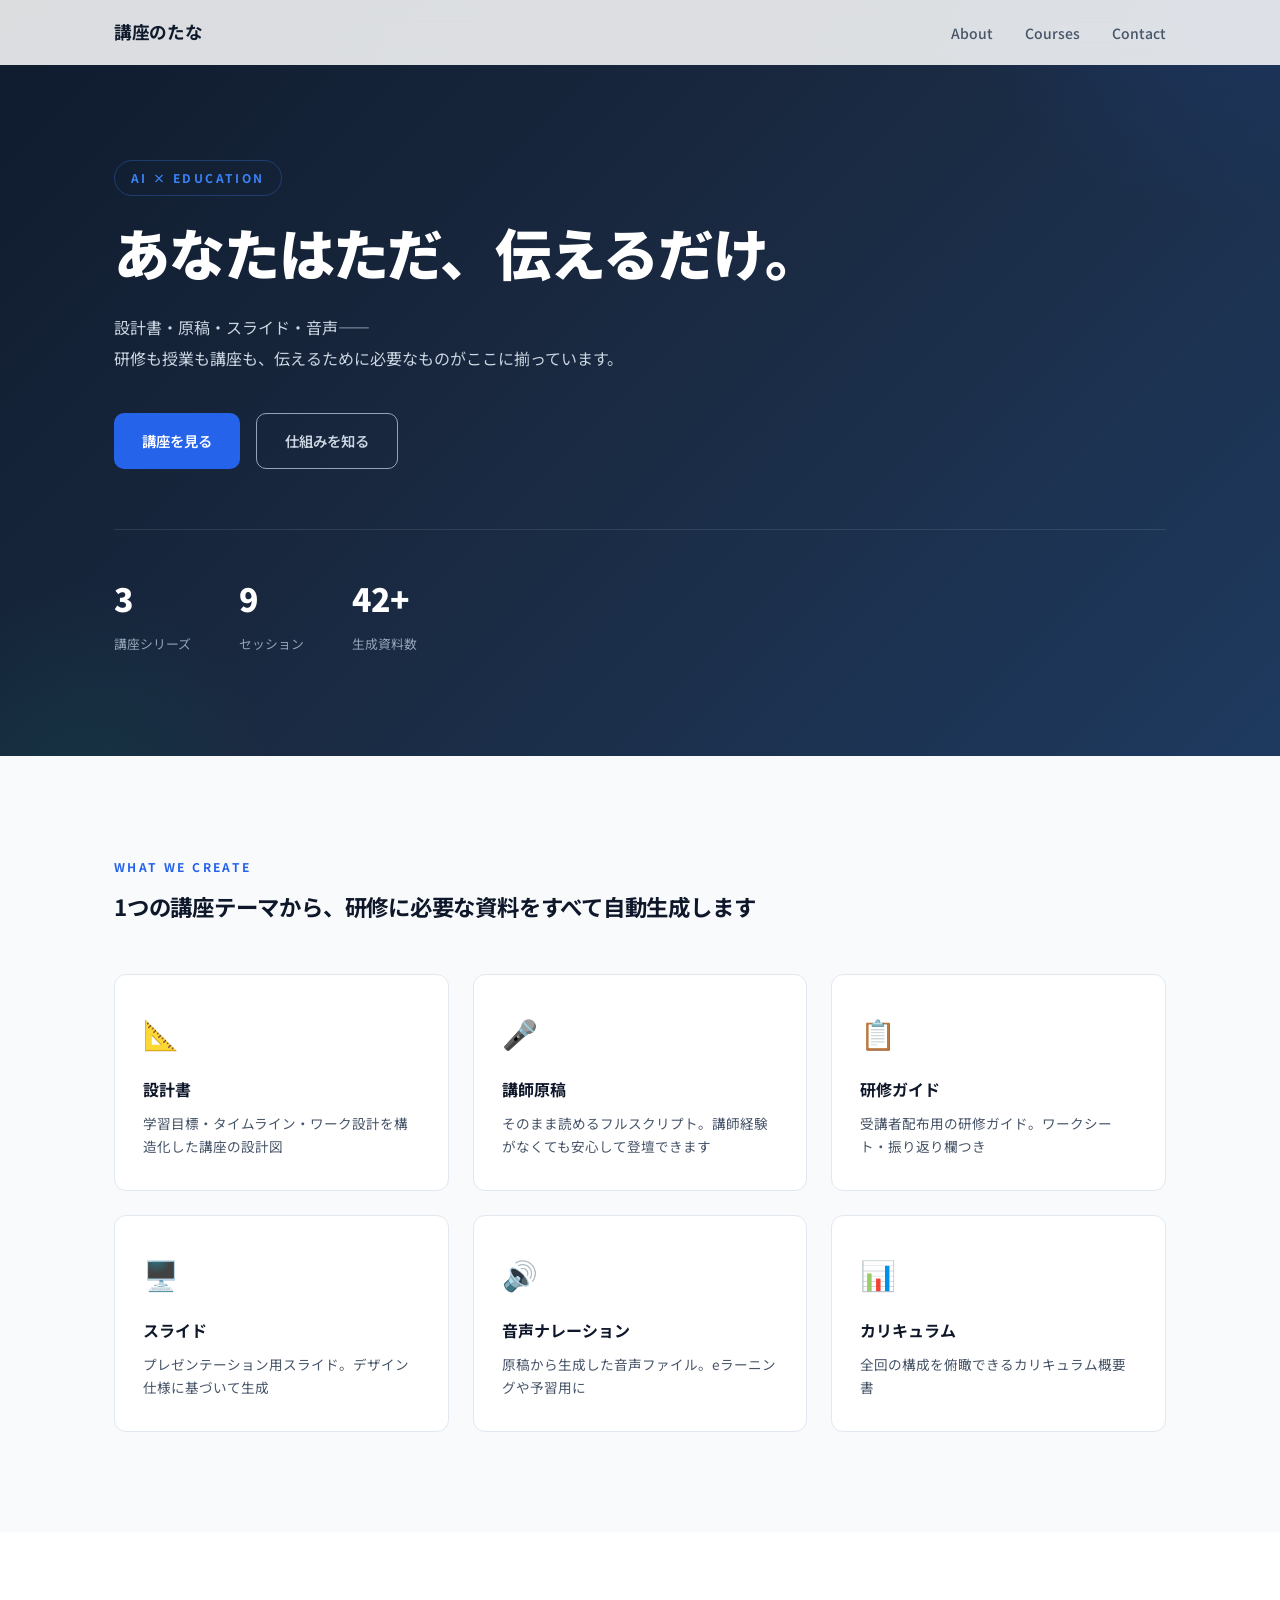
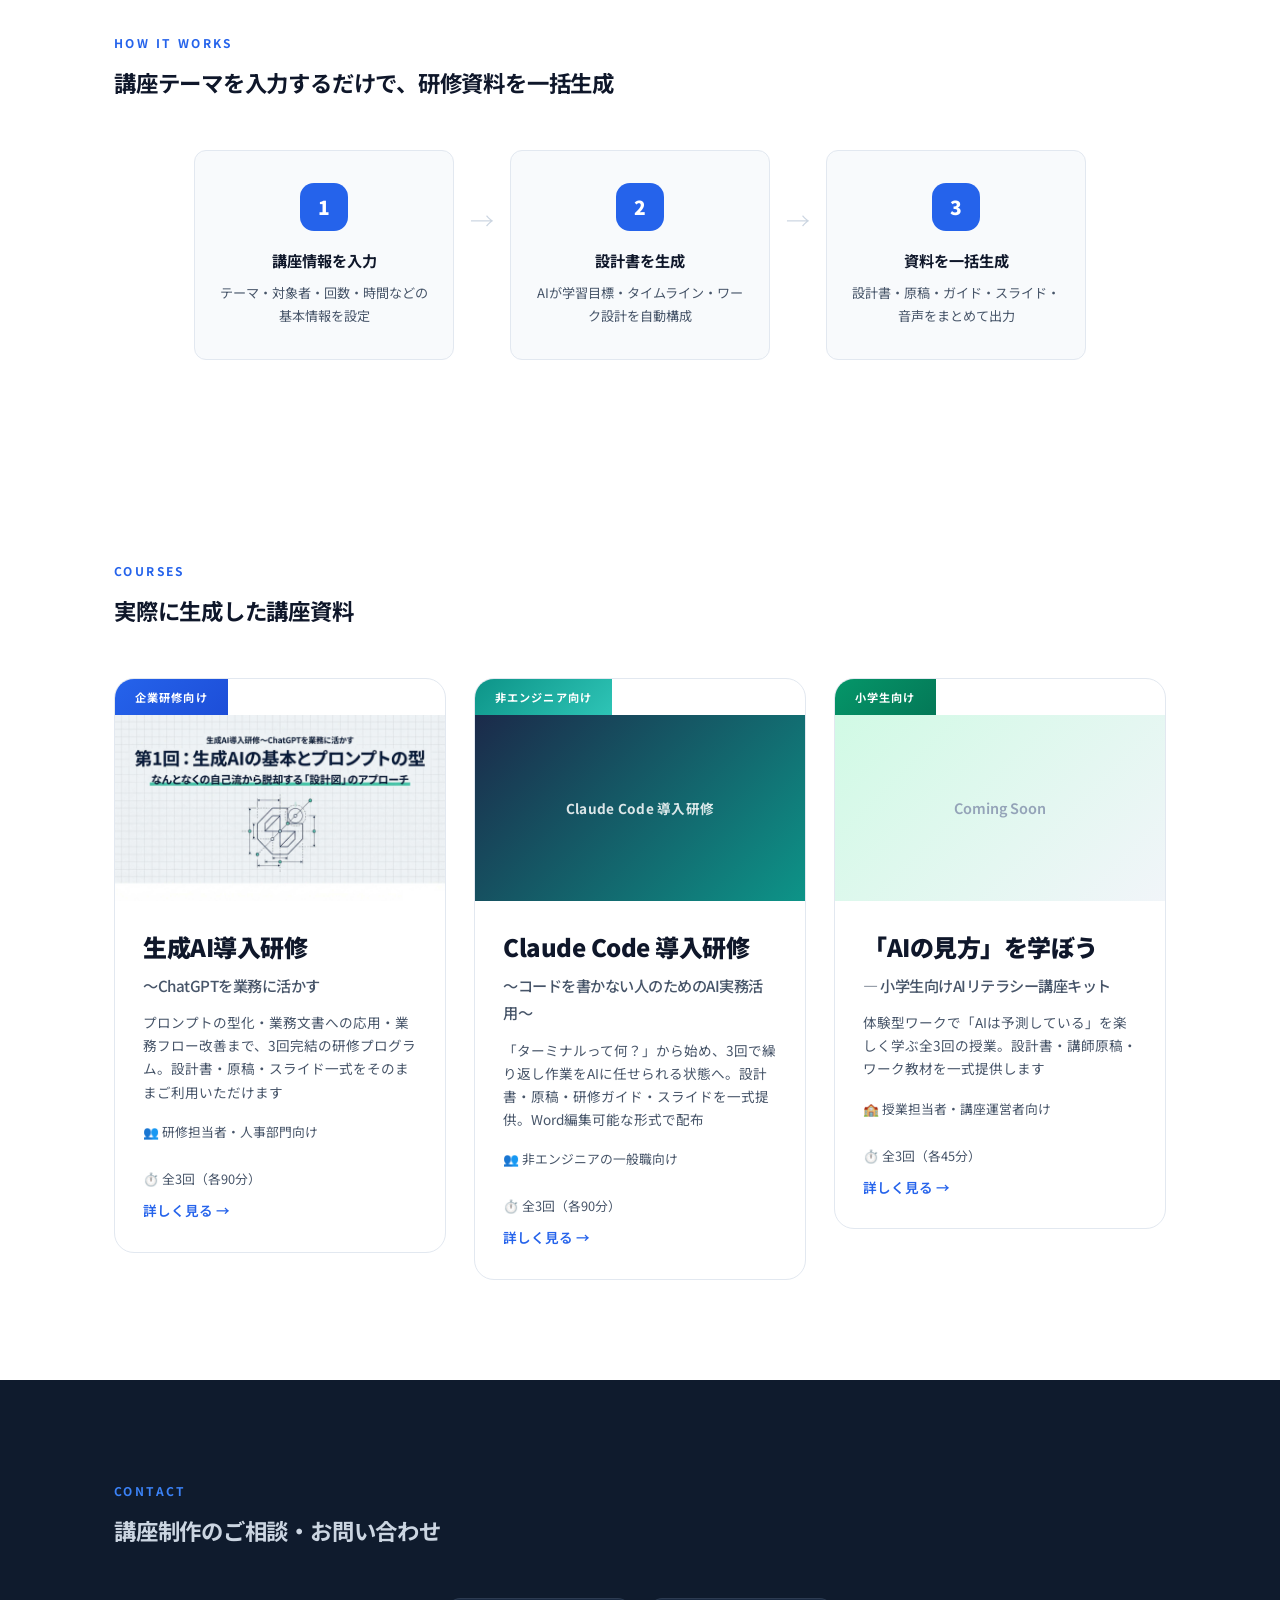
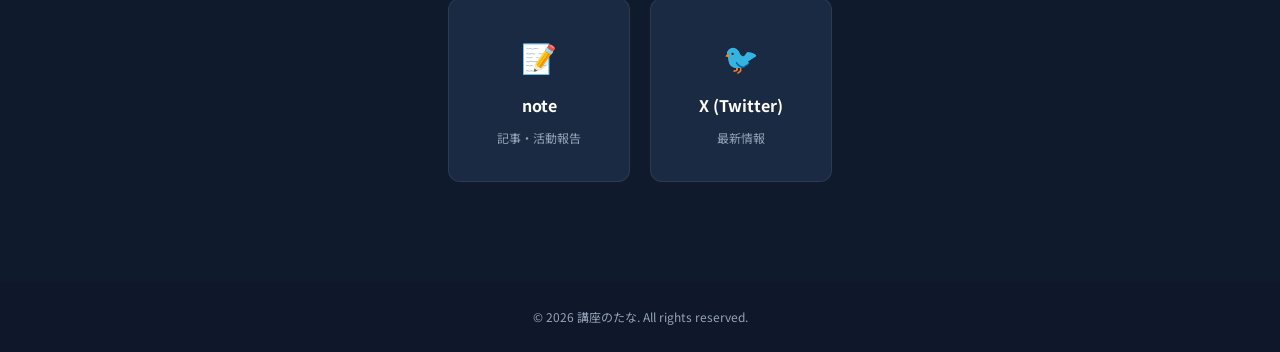
==== commit a962dd83: "feat: Claude Code 導入研修をポートフォリオに追加 - courses/claudecode.html 新規作成（全3回セッション詳細・ダウンロード） - downloads/clau" ====
--- a/index.html
+++ b/index.html
@@ -128,7 +128,7 @@
       <h2 class="section-title">Courses</h2>
       <p class="section-subtitle">実際に生成した講座資料</p>
 
-      <div class="course-grid">
+      <div class="course-grid course-grid-3">
 
         <!-- Course 1: 企業研修 -->
         <a href="courses/corporate.html" class="course-card-link">
@@ -144,6 +144,29 @@
               </p>
               <div class="course-meta">
                 <span class="meta-item">👥 研修担当者・人事部門向け</span>
+                <span class="meta-item">⏱️ 全3回（各90分）</span>
+              </div>
+              <span class="course-cta">詳しく見る →</span>
+            </div>
+          </div>
+        </a>
+
+        <!-- Course 3: Claude Code 導入研修 -->
+        <a href="courses/claudecode.html" class="course-card-link">
+          <div class="course-card course-claudecode" data-sessions="3" data-files="15">
+            <div class="course-badge">非エンジニア向け</div>
+            <div class="course-thumbnail">
+              <div class="course-thumbnail-placeholder course-thumbnail-claudecode">
+                <span>Claude Code 導入研修</span>
+              </div>
+            </div>
+            <div class="course-card-body">
+              <h3 class="course-title">Claude Code 導入研修<span class="course-title-sub">〜コードを書かない人のためのAI実務活用〜</span></h3>
+              <p class="course-description-short">
+                「ターミナルって何？」から始め、3回で繰り返し作業をAIに任せられる状態へ。設計書・原稿・研修ガイド・スライドを一式提供。Word編集可能な形式で配布
+              </p>
+              <div class="course-meta">
+                <span class="meta-item">👥 非エンジニアの一般職向け</span>
                 <span class="meta-item">⏱️ 全3回（各90分）</span>
               </div>
               <span class="course-cta">詳しく見る →</span>
--- a/css/style.css
+++ b/css/style.css
@@ -1154,3 +1154,62 @@
     gap: 16px;
   }
 }
+
+/* ========== CLAUDE CODE 研修テーマ ========== */
+:root {
+  --teal: #2EC4B6;
+  --teal-dark: #0D9488;
+  --teal-pale: #CCFBF1;
+  --teal-bg: #F0FDFA;
+}
+
+/* カードバッジ */
+.course-claudecode .course-badge {
+  background: linear-gradient(135deg, var(--teal-dark) 0%, var(--teal) 100%);
+}
+
+/* サムネイルプレースホルダー */
+.course-thumbnail-claudecode {
+  background: linear-gradient(135deg, #1B2A4A 0%, #0D9488 100%);
+  color: rgba(255,255,255,0.85);
+  font-size: 0.85rem;
+  font-weight: 700;
+  letter-spacing: 0.02em;
+}
+
+/* グリッド3列対応 */
+.course-grid-3 {
+  grid-template-columns: repeat(auto-fill, minmax(300px, 1fr));
+}
+
+/* コースヒーロー */
+.course-hero-claudecode {
+  background: linear-gradient(135deg, #1B2A4A 0%, #134E4A 60%, #0D9488 100%);
+}
+
+/* セッション番号 */
+.session-detail-number-claudecode {
+  background: linear-gradient(135deg, var(--teal-dark) 0%, var(--teal) 100%);
+}
+
+/* ファイルタグ */
+.file-tag-claudecode {
+  background: var(--teal-pale);
+  color: var(--teal-dark);
+}
+
+/* ダウンロードセクション セッション見出し */
+.downloads-session-label {
+  font-size: 0.95rem;
+  font-weight: 700;
+  color: var(--gray-700);
+  margin: 2.5rem 0 1rem;
+  padding-bottom: 0.5rem;
+  border-bottom: 2px solid var(--teal-pale);
+}
+
+/* DOCX フォーマットバッジ */
+.download-format-docx {
+  background: #EFF6FF;
+  color: #1D4ED8;
+}
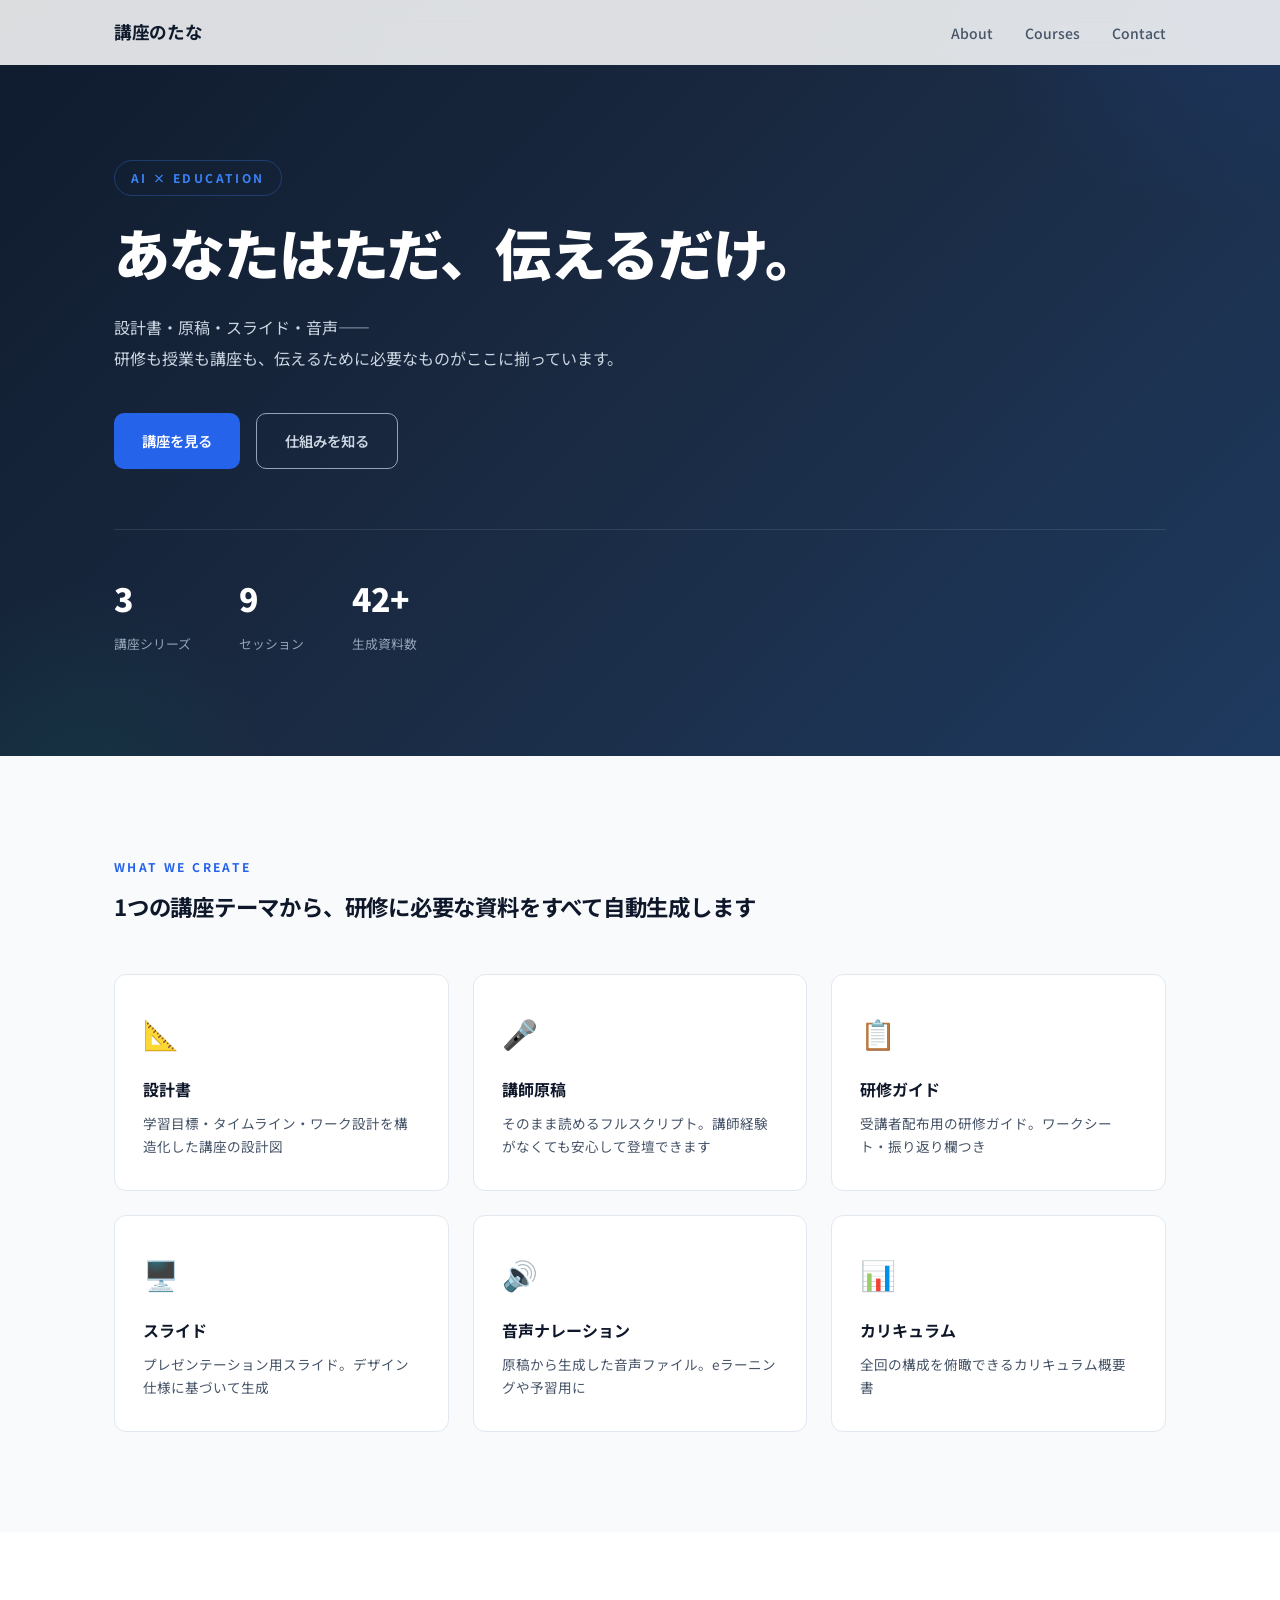
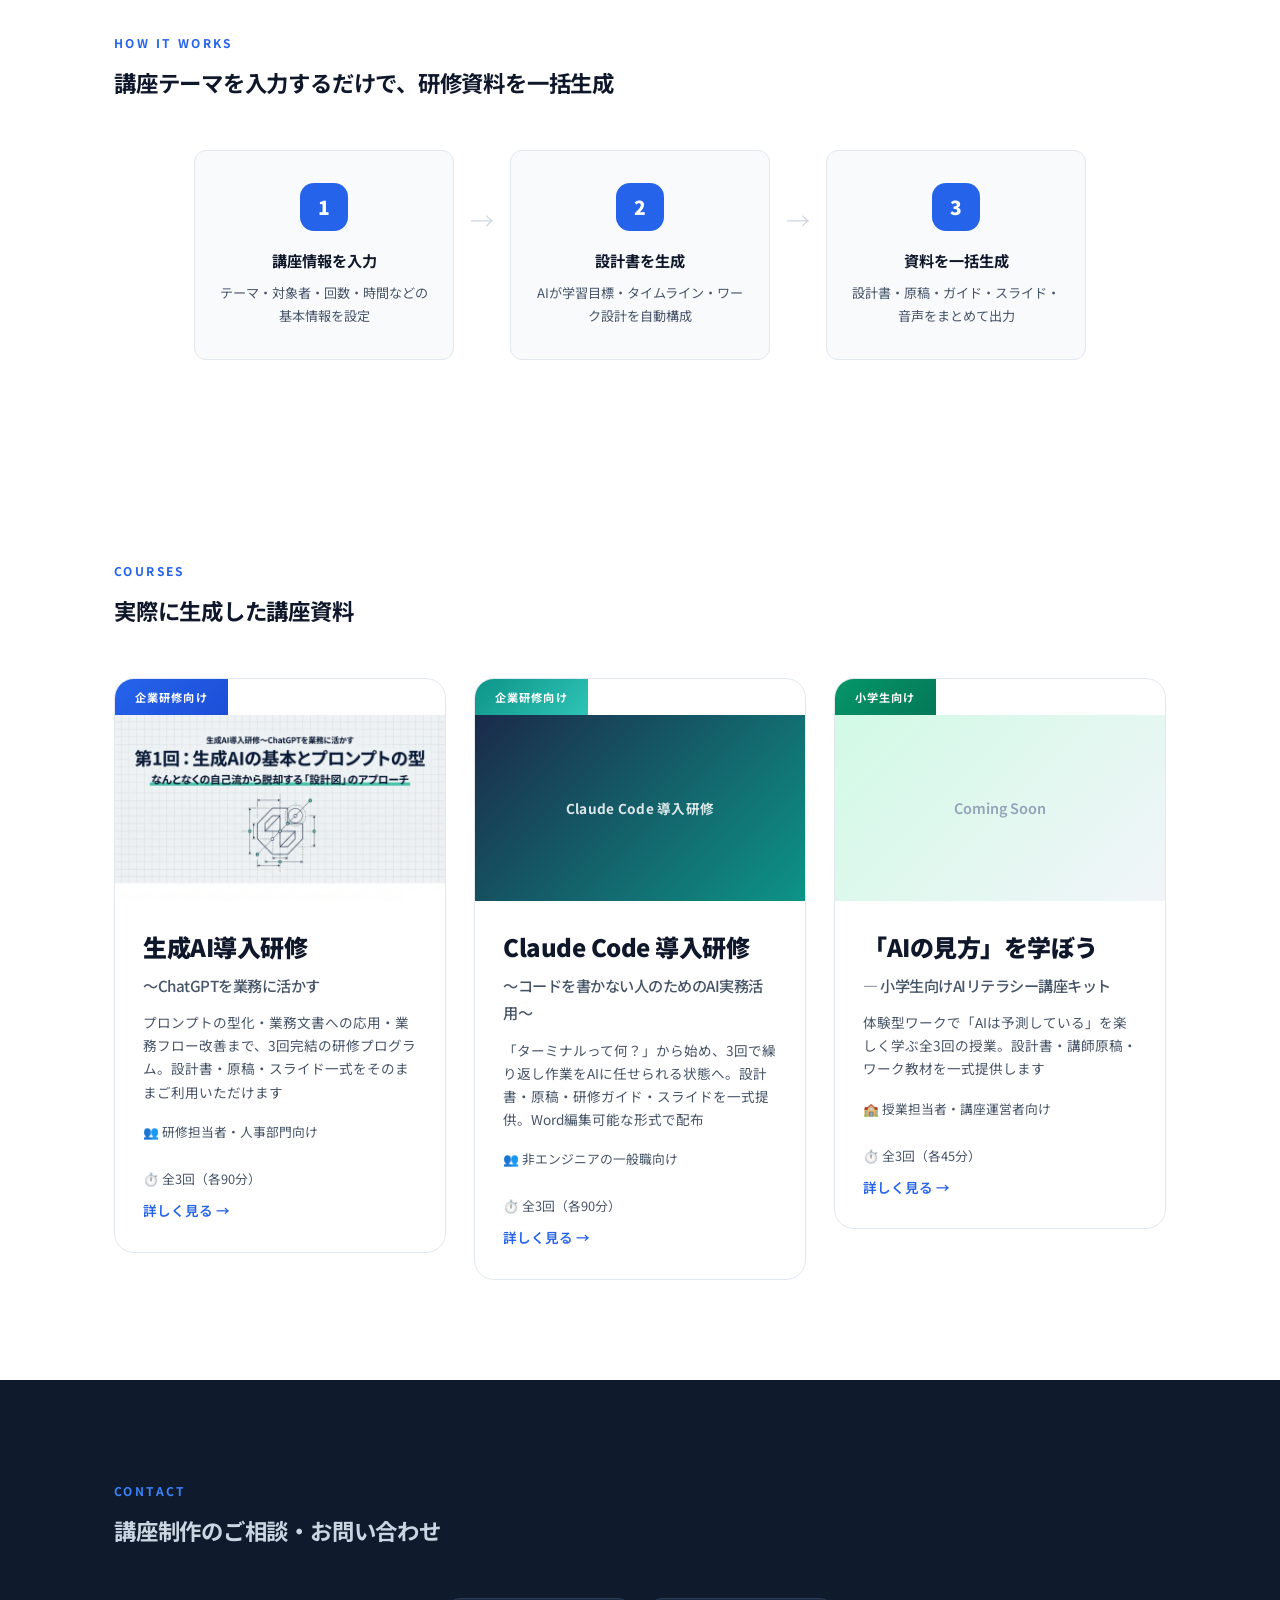
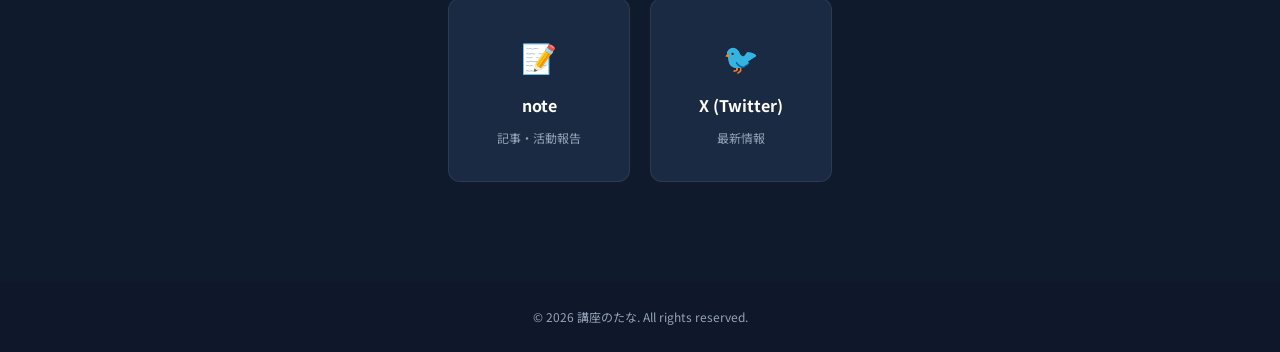
==== commit 39040f7d: "fix: Claude Code研修バッジを「企業研修向け」に変更 Co-Authored-By: Claude Sonnet 4.6 <noreply@anthropic.com>" ====
--- a/index.html
+++ b/index.html
@@ -154,7 +154,7 @@
         <!-- Course 3: Claude Code 導入研修 -->
         <a href="courses/claudecode.html" class="course-card-link">
           <div class="course-card course-claudecode" data-sessions="3" data-files="15">
-            <div class="course-badge">非エンジニア向け</div>
+            <div class="course-badge">企業研修向け</div>
             <div class="course-thumbnail">
               <div class="course-thumbnail-placeholder course-thumbnail-claudecode">
                 <span>Claude Code 導入研修</span>
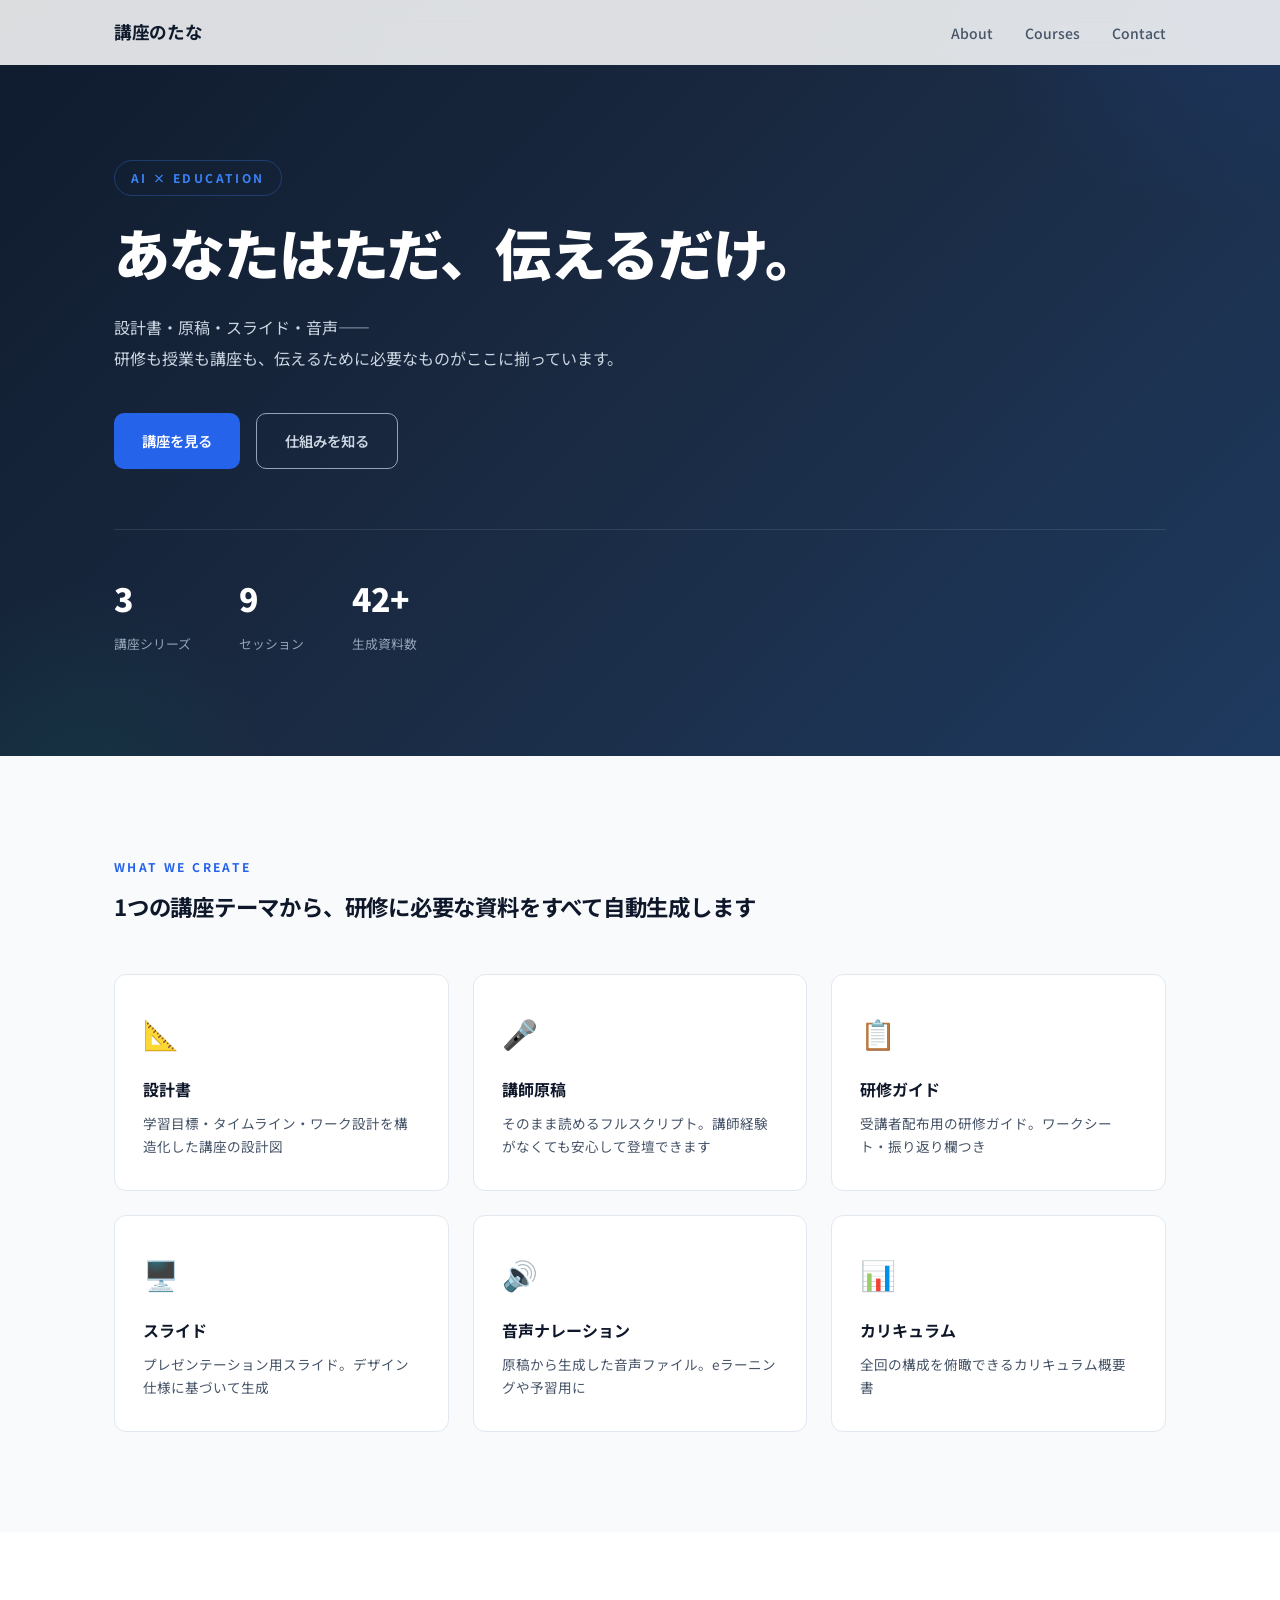
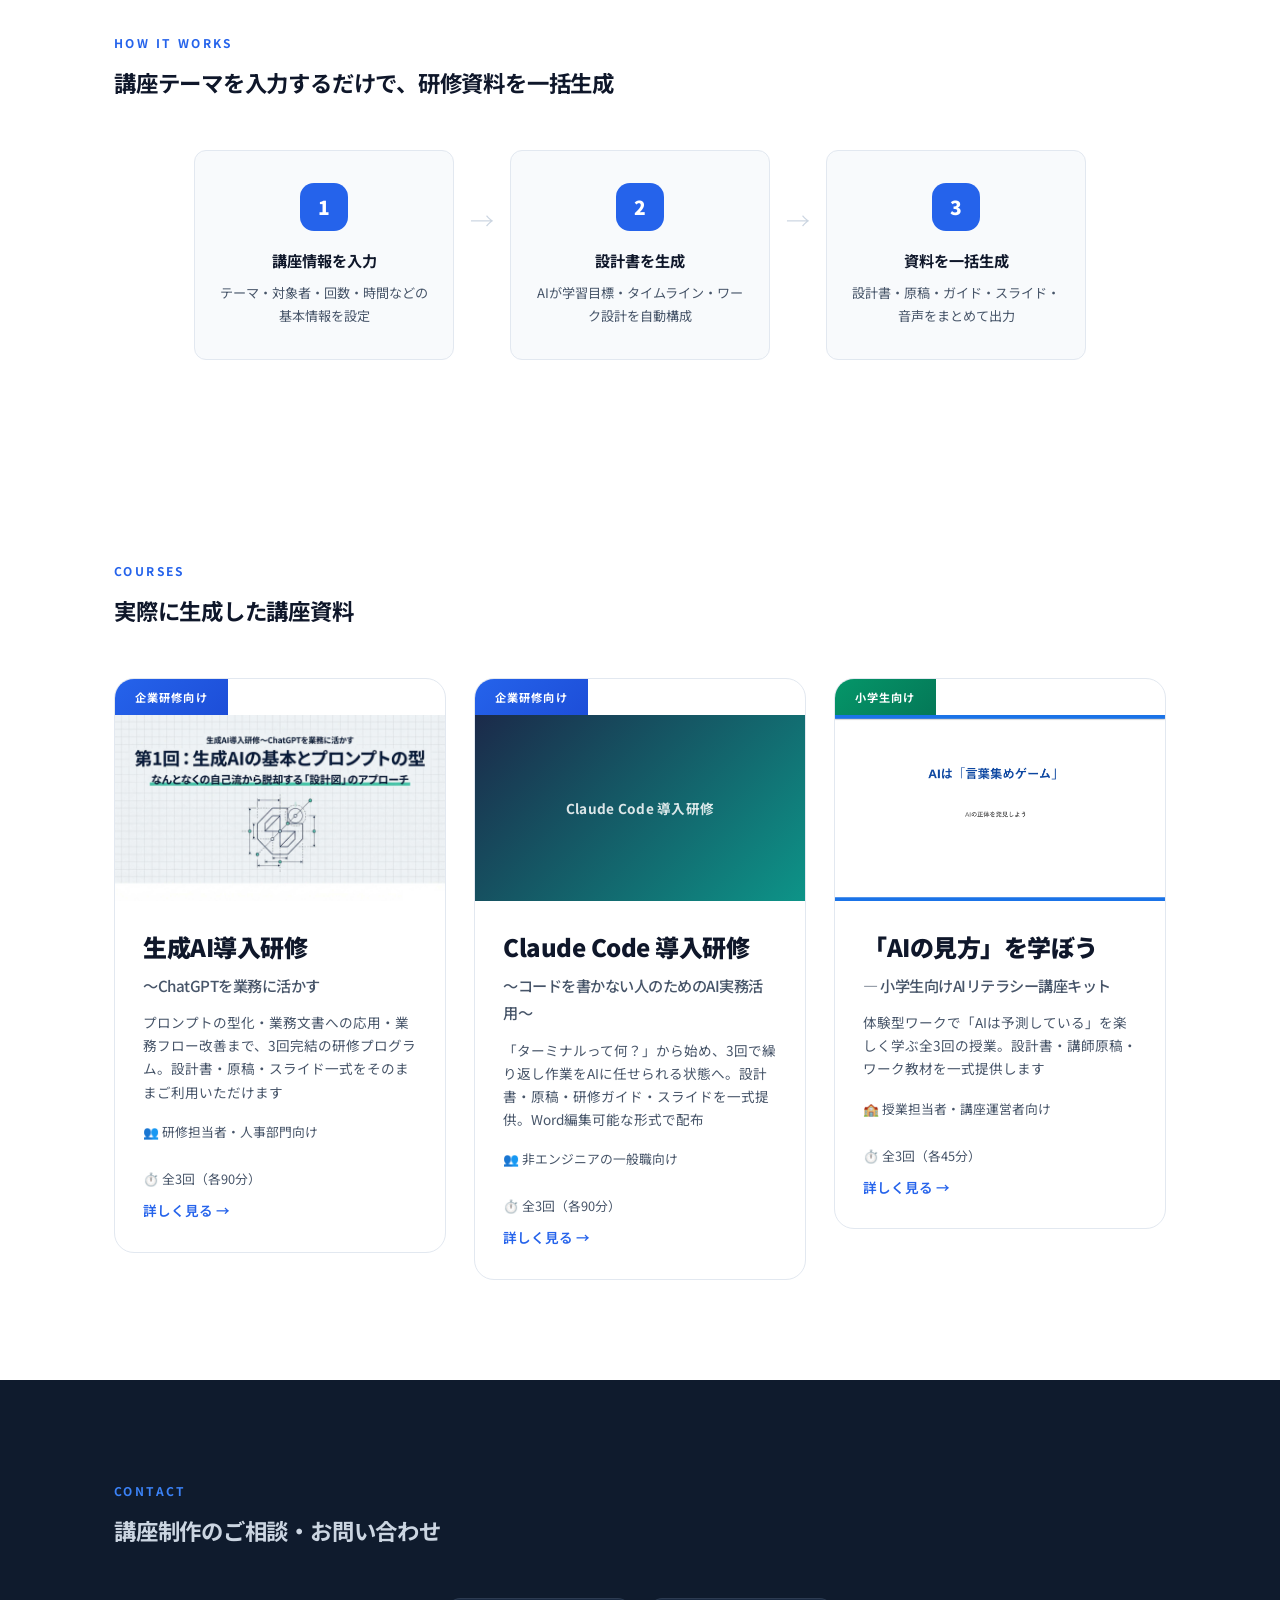
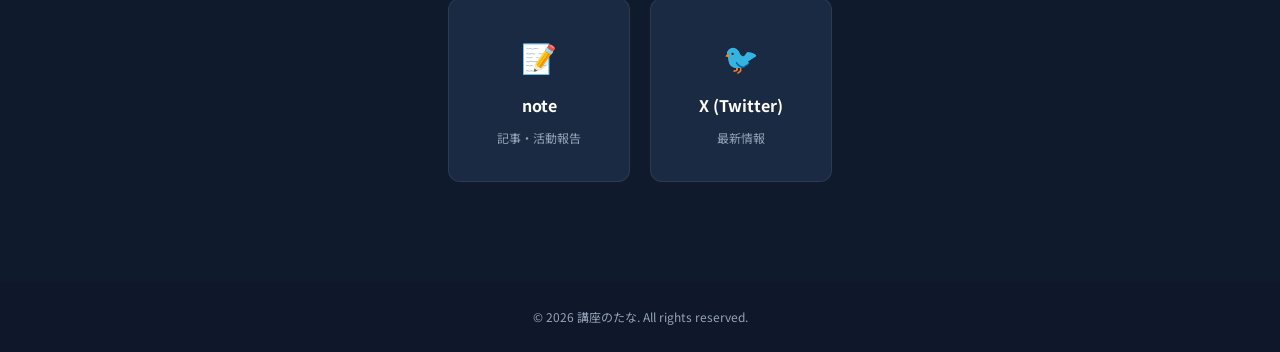
==== commit ffe91e6e: "feat: 小学生向け講座のタイトル画像を設定 Coming Soonプレースホルダーをスライド第1回表紙画像に差し替え。  Co-Authored-By: Claude Sonnet 4.6 <no" ====
--- a/index.html
+++ b/index.html
@@ -179,9 +179,7 @@
           <div class="course-card course-kids" data-sessions="3" data-files="12">
             <div class="course-badge">小学生向け</div>
             <div class="course-thumbnail">
-              <div class="course-thumbnail-placeholder">
-                <span>Coming Soon</span>
-              </div>
+              <img src="images/slide_preview_kids.png" alt="小学生向けAIリテラシー講座 スライド見本" loading="lazy">
             </div>
             <div class="course-card-body">
               <h3 class="course-title">「AIの見方」を学ぼう<span class="course-title-sub">— 小学生向けAIリテラシー講座キット</span></h3>
--- a/css/style.css
+++ b/css/style.css
@@ -418,8 +418,9 @@
   color: var(--white);
 }
 
-.course-corporate .course-badge {
-  background: linear-gradient(135deg, var(--blue) 0%, #1d4ed8 100%);
+.course-corporate .course-badge,
+.course-claudecode .course-badge {
+  background: linear-gradient(135deg, #2563eb 0%, #1d4ed8 100%);
 }
 
 .course-kids .course-badge {
@@ -857,7 +858,8 @@
   margin-bottom: 20px;
 }
 
-.course-hero-corporate .course-hero-badge {
+.course-hero-corporate .course-hero-badge,
+.course-hero-claudecode .course-hero-badge {
   background: var(--blue);
 }
 
@@ -1155,6 +1157,25 @@
   }
 }
 
+/* ========== DISCLAIMER ========== */
+.disclaimer {
+  background: #FFFBEB;
+  border: 1px solid #FDE68A;
+  border-left: 4px solid #F59E0B;
+  border-radius: 8px;
+  padding: 16px 20px;
+  margin: 1.5rem 0 2rem;
+  font-size: 0.82rem;
+  color: var(--gray-700);
+  line-height: 1.7;
+}
+
+.disclaimer-title {
+  font-weight: 700;
+  margin-bottom: 6px;
+  color: #92400E;
+}
+
 /* ========== CLAUDE CODE 研修テーマ ========== */
 :root {
   --teal: #2EC4B6;
@@ -1163,10 +1184,6 @@
   --teal-bg: #F0FDFA;
 }
 
-/* カードバッジ */
-.course-claudecode .course-badge {
-  background: linear-gradient(135deg, var(--teal-dark) 0%, var(--teal) 100%);
-}
 
 /* サムネイルプレースホルダー */
 .course-thumbnail-claudecode {
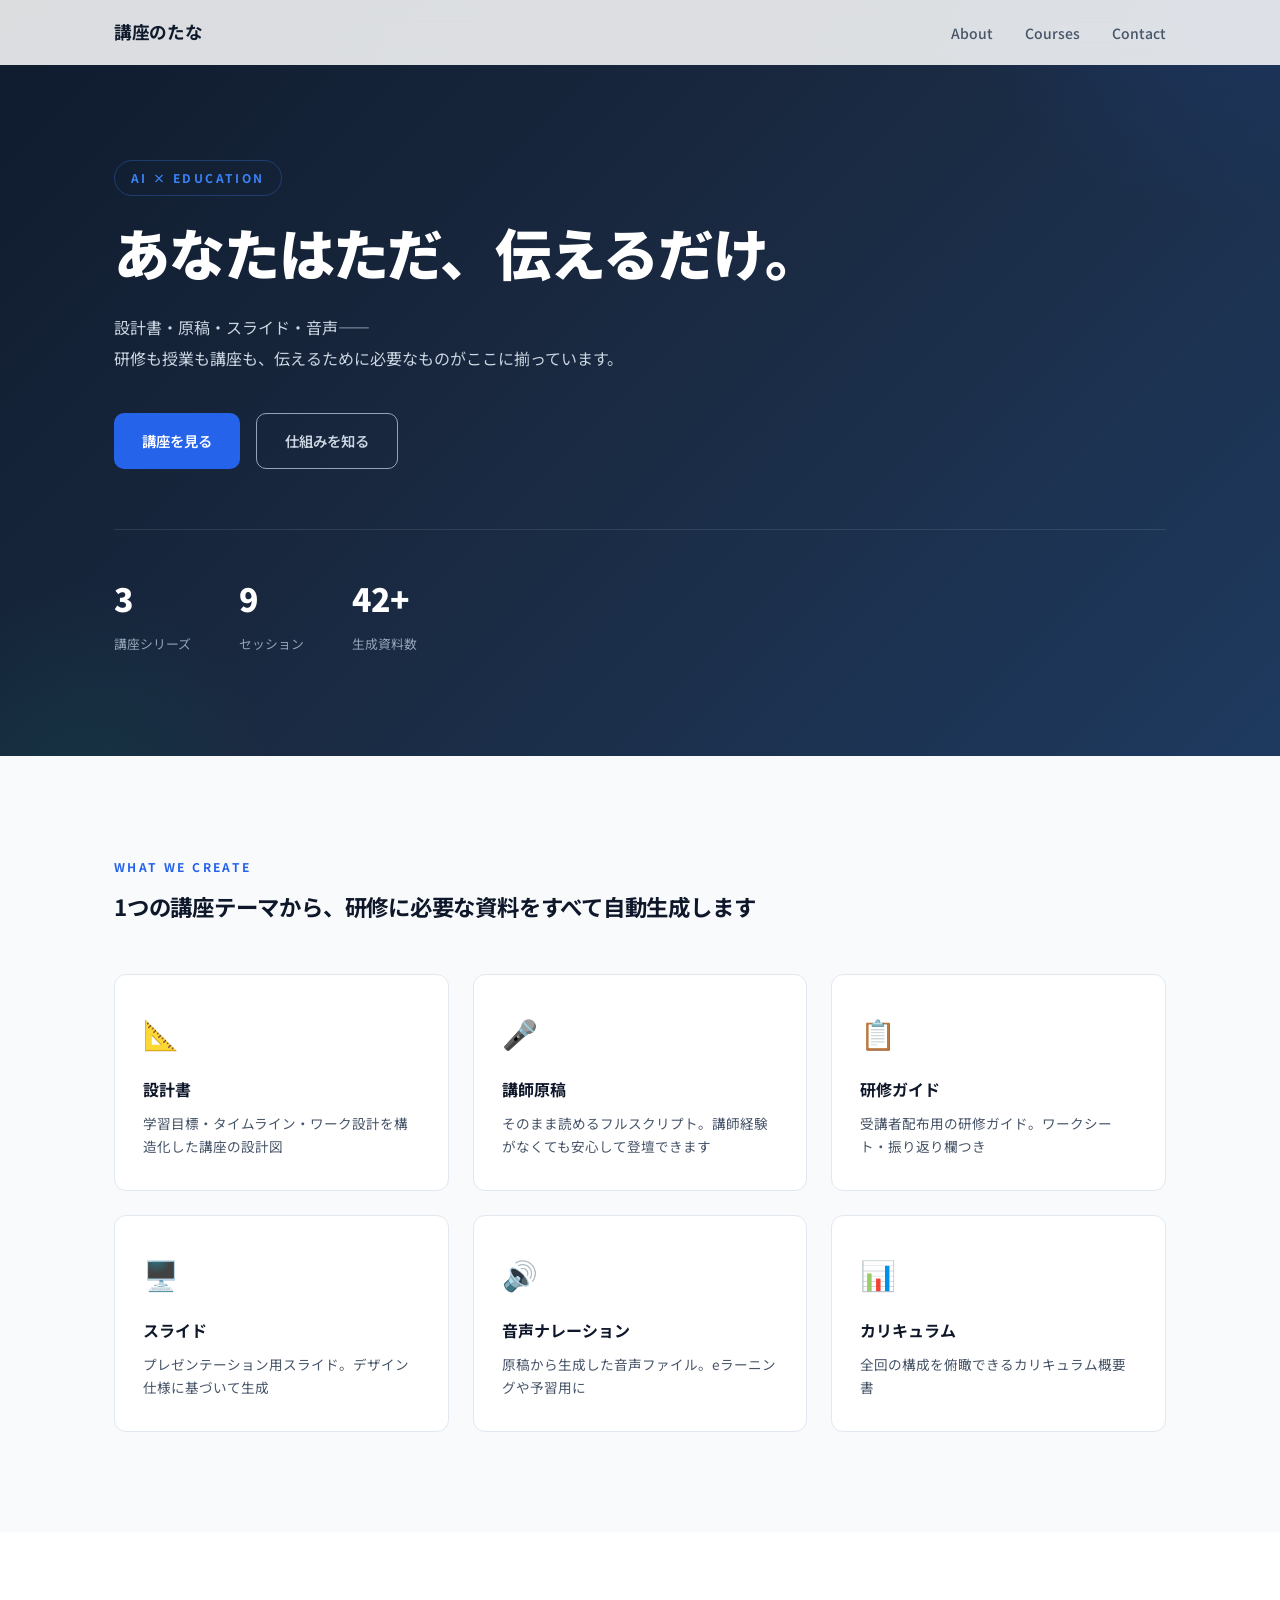
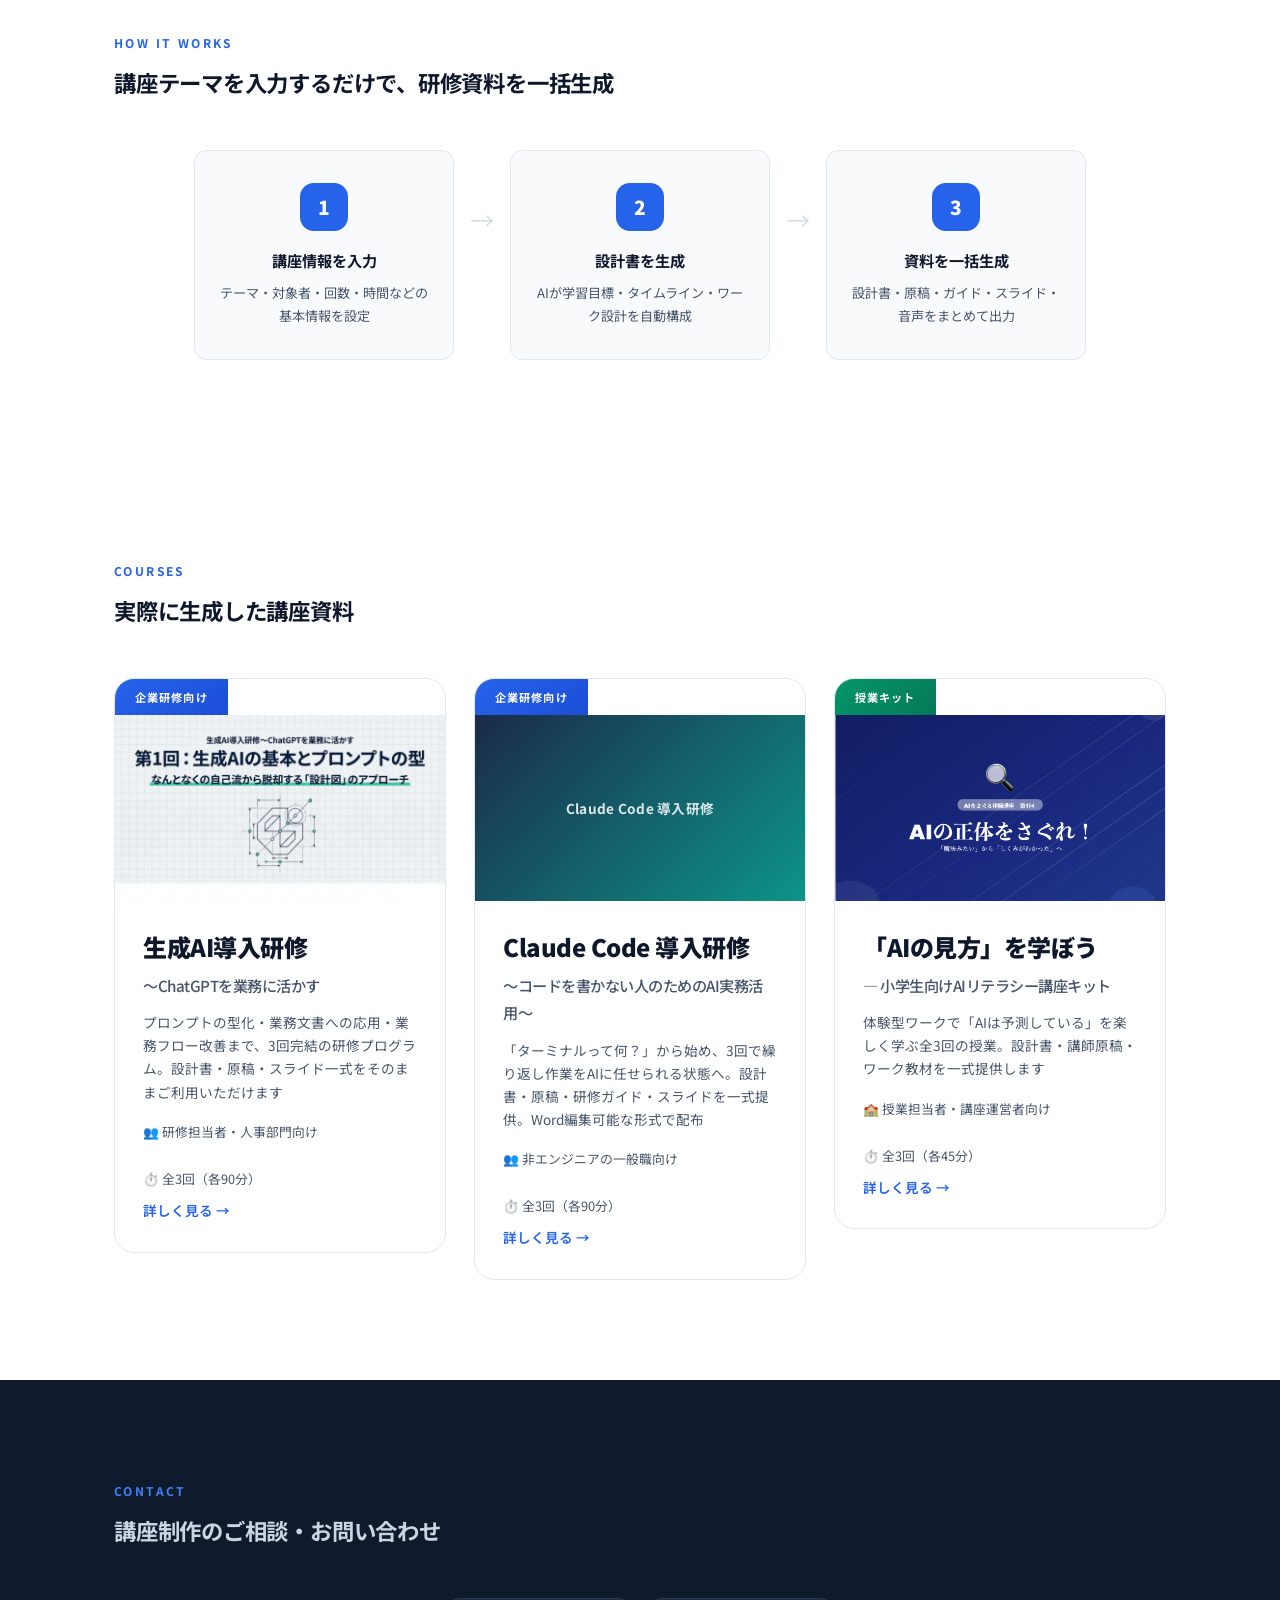
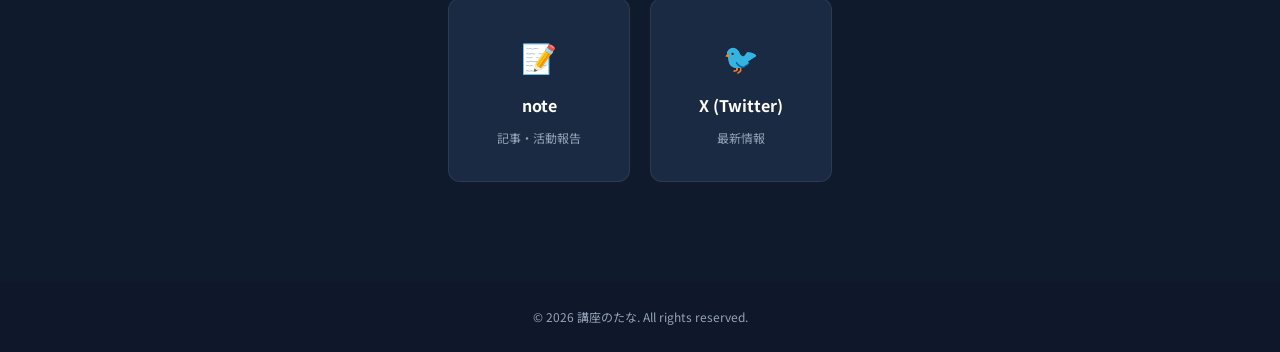
==== commit 1a5e5fda: "fix: 小学生向け講座バッジを「授業キット」に変更 Co-Authored-By: Claude Sonnet 4.6 <noreply@anthropic.com>" ====
--- a/index.html
+++ b/index.html
@@ -177,7 +177,7 @@
         <!-- Course 2: 小学生向け -->
         <a href="courses/kids.html" class="course-card-link">
           <div class="course-card course-kids" data-sessions="3" data-files="12">
-            <div class="course-badge">小学生向け</div>
+            <div class="course-badge">授業キット</div>
             <div class="course-thumbnail">
               <img src="images/slide_preview_kids.png" alt="小学生向けAIリテラシー講座 スライド見本" loading="lazy">
             </div>
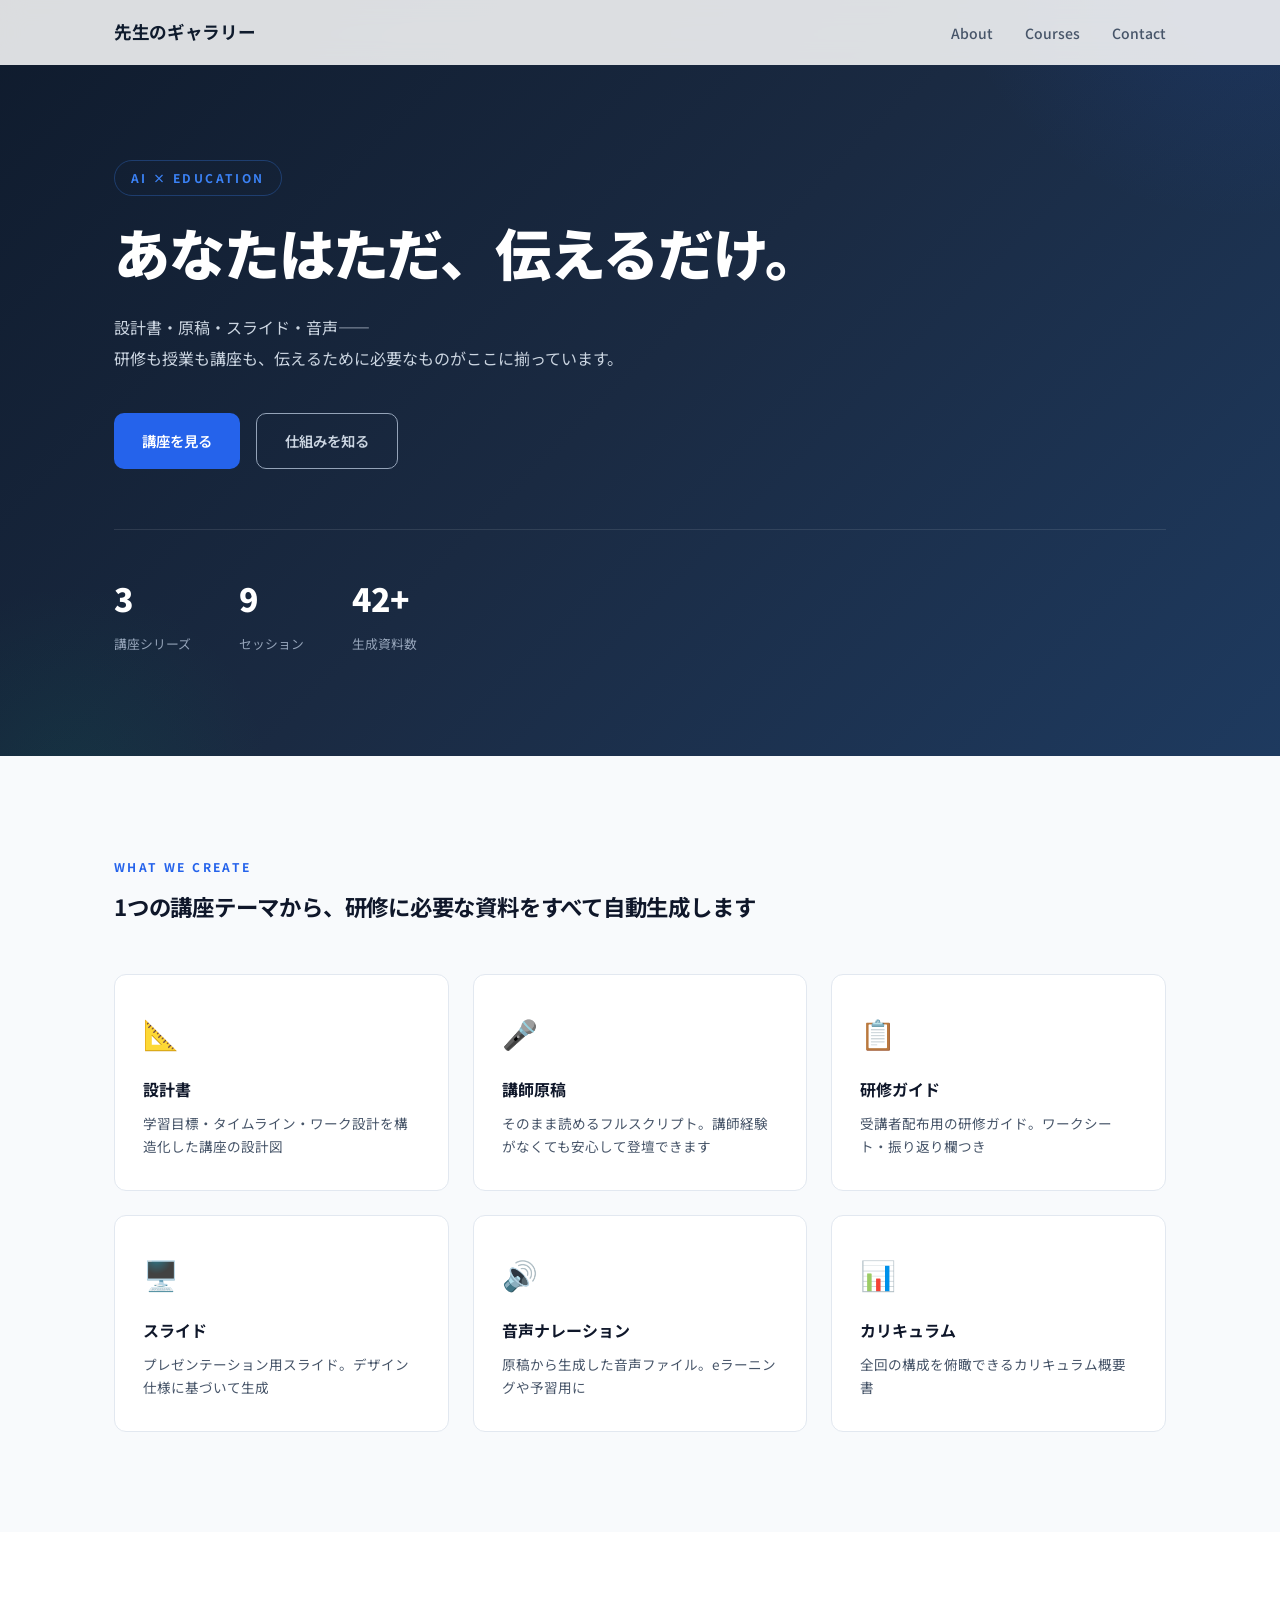
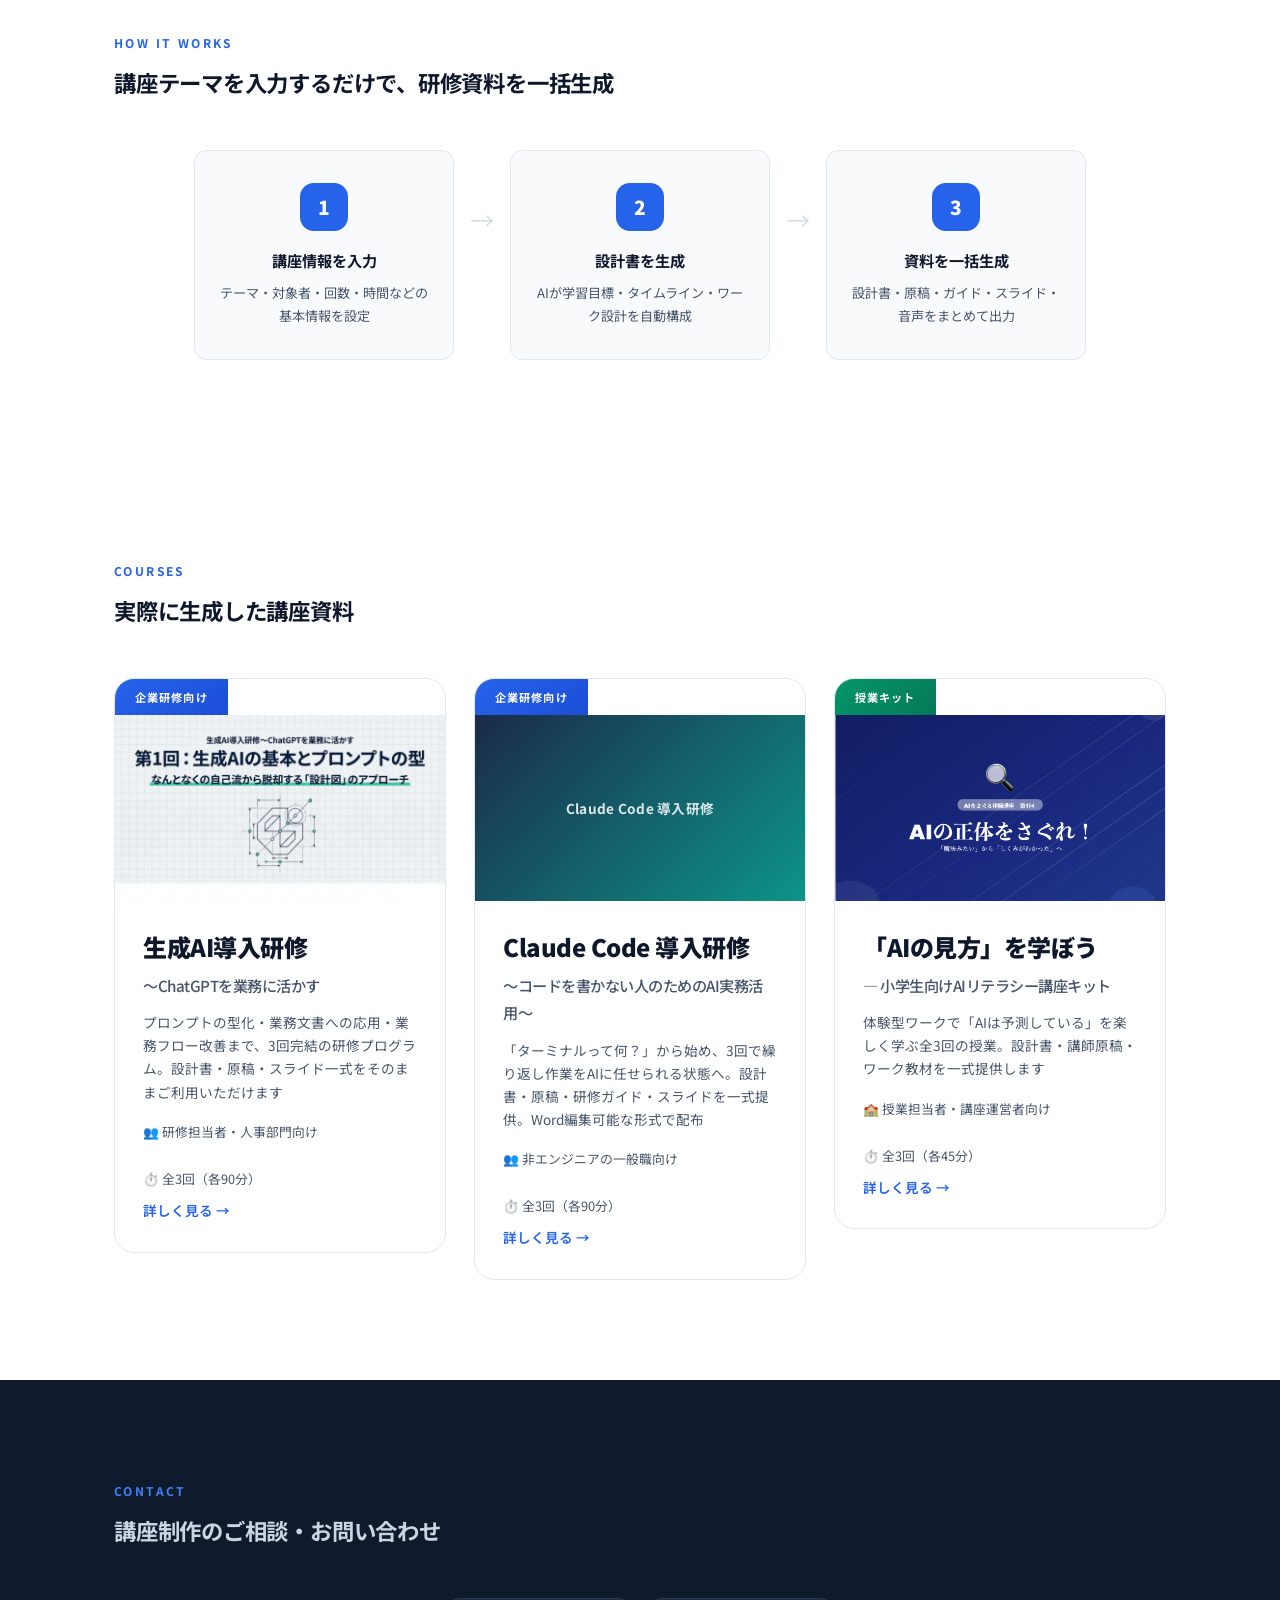
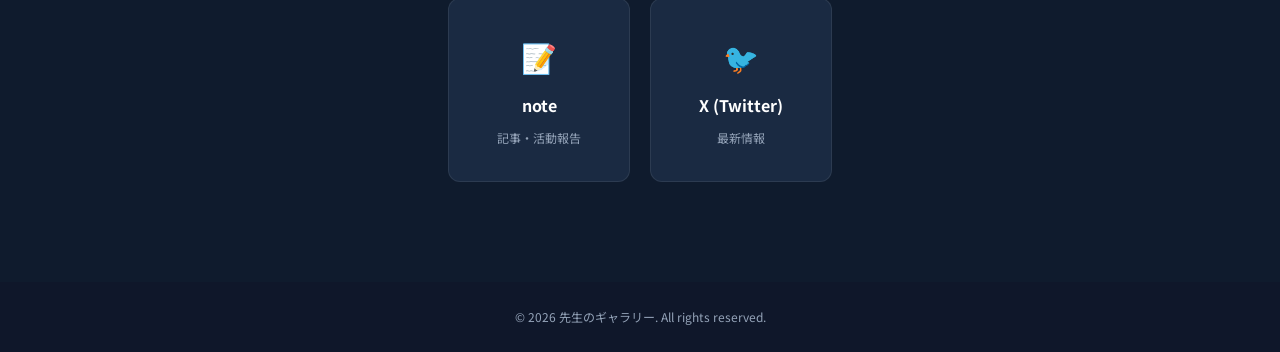
==== commit b1d15dd0: "fix: サイト名を「講座のたな」から「先生のギャラリー」に変更" ====
--- a/index.html
+++ b/index.html
@@ -3,7 +3,7 @@
 <head>
   <meta charset="UTF-8">
   <meta name="viewport" content="width=device-width, initial-scale=1.0">
-  <title>講座のたな | 講座資料の自動生成・公開</title>
+  <title>先生のギャラリー | 講座資料の自動生成・公開</title>
   <meta name="description" content="研修担当者・授業担当者向け。講座の設計書・原稿・スライド・音声をAIで一貫生成。そのまま使える講座資料一式を提供します。">
   <link rel="stylesheet" href="css/style.css">
   <link rel="preconnect" href="https://fonts.googleapis.com">
@@ -15,7 +15,7 @@
   <header class="header">
     <div class="container">
       <nav class="nav">
-        <div class="nav-logo"><a href="index.html">講座のたな</a></div>
+        <div class="nav-logo"><a href="index.html">先生のギャラリー</a></div>
         <ul class="nav-links">
           <li><a href="#about">About</a></li>
           <li><a href="#courses">Courses</a></li>
@@ -205,12 +205,12 @@
       <h2 class="section-title">Contact</h2>
       <p class="section-subtitle">講座制作のご相談・お問い合わせ</p>
       <div class="contact-links">
-        <a href="#" class="contact-card">
+        <a href="https://note.com/just_owl6481" target="_blank" rel="noopener noreferrer" class="contact-card">
           <span class="contact-icon">📝</span>
           <span class="contact-name">note</span>
           <span class="contact-desc">記事・活動報告</span>
         </a>
-        <a href="#" class="contact-card">
+        <a href="https://x.com/yoshi_dev_" target="_blank" rel="noopener noreferrer" class="contact-card">
           <span class="contact-icon">🐦</span>
           <span class="contact-name">X (Twitter)</span>
           <span class="contact-desc">最新情報</span>
@@ -222,7 +222,7 @@
   <!-- ========== FOOTER ========== -->
   <footer class="footer">
     <div class="container">
-      <p>&copy; 2026 講座のたな. All rights reserved.</p>
+      <p>&copy; 2026 先生のギャラリー. All rights reserved.</p>
     </div>
   </footer>
 
